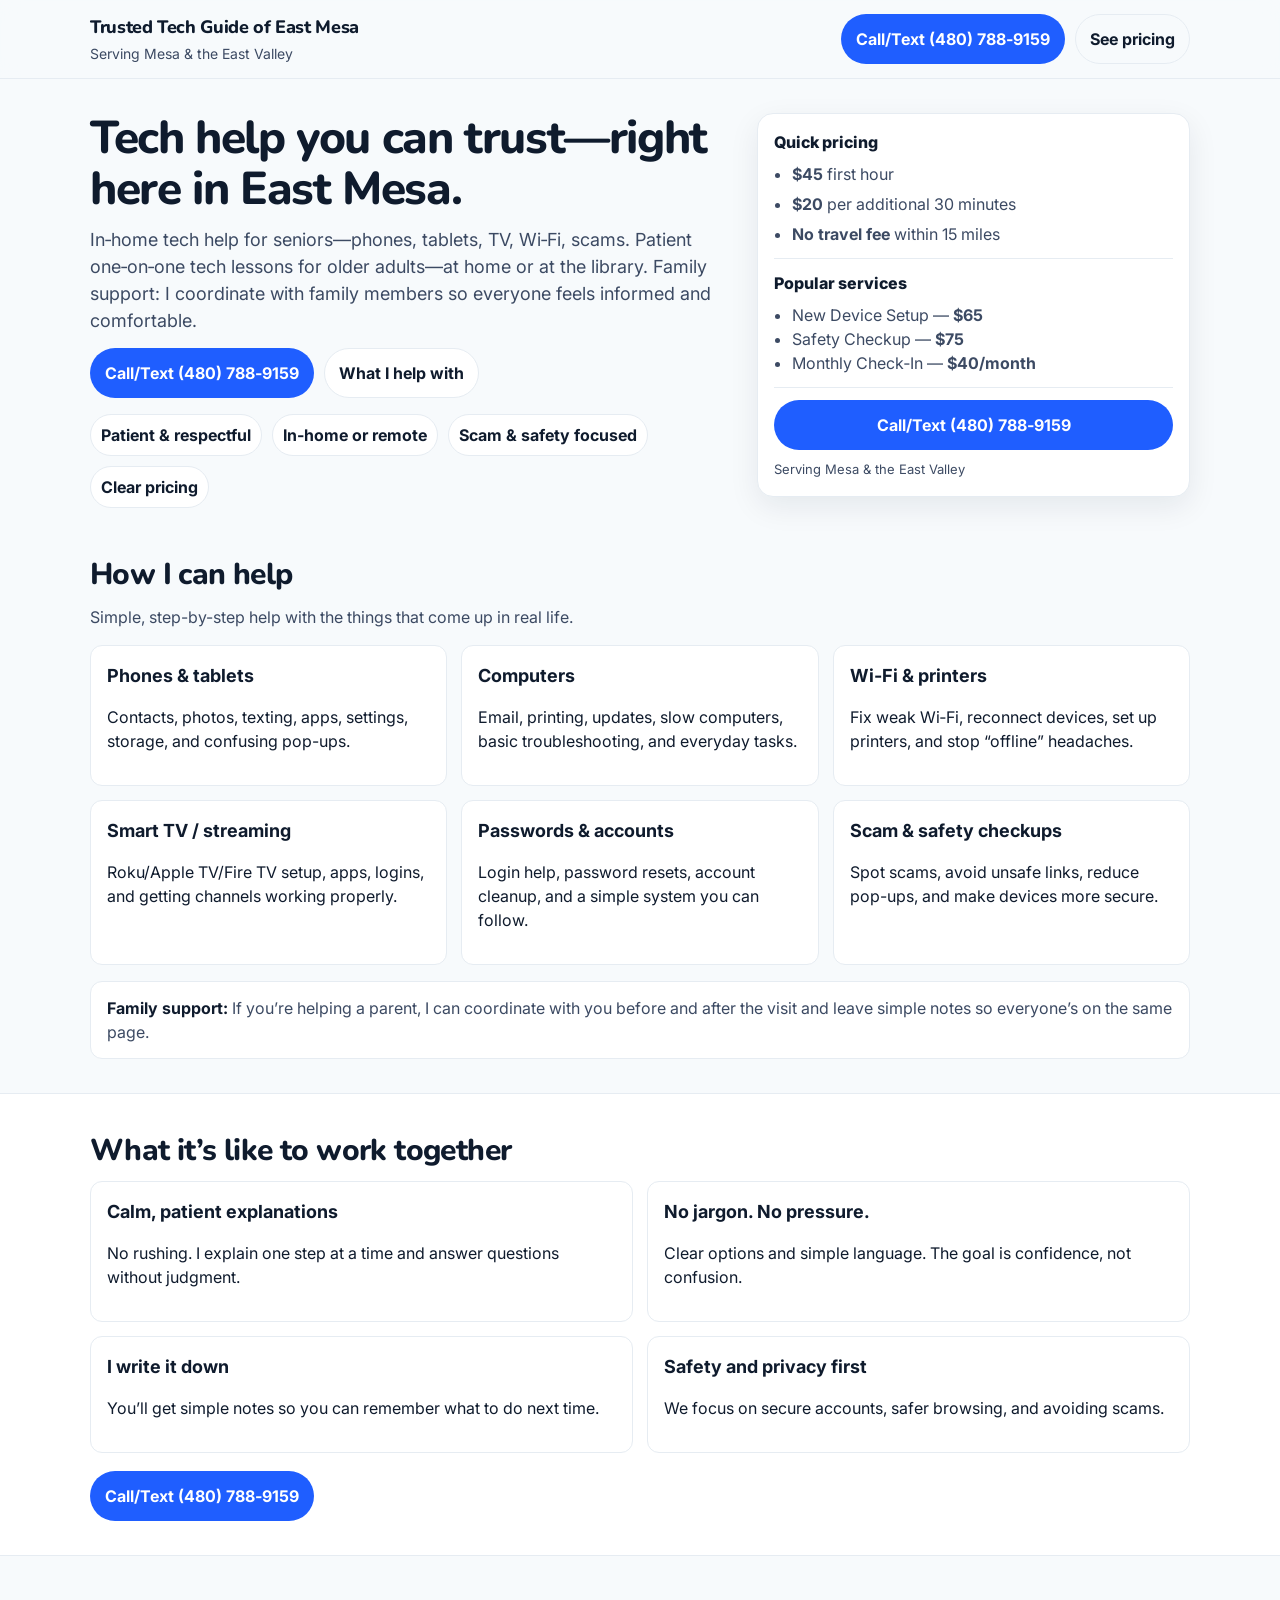
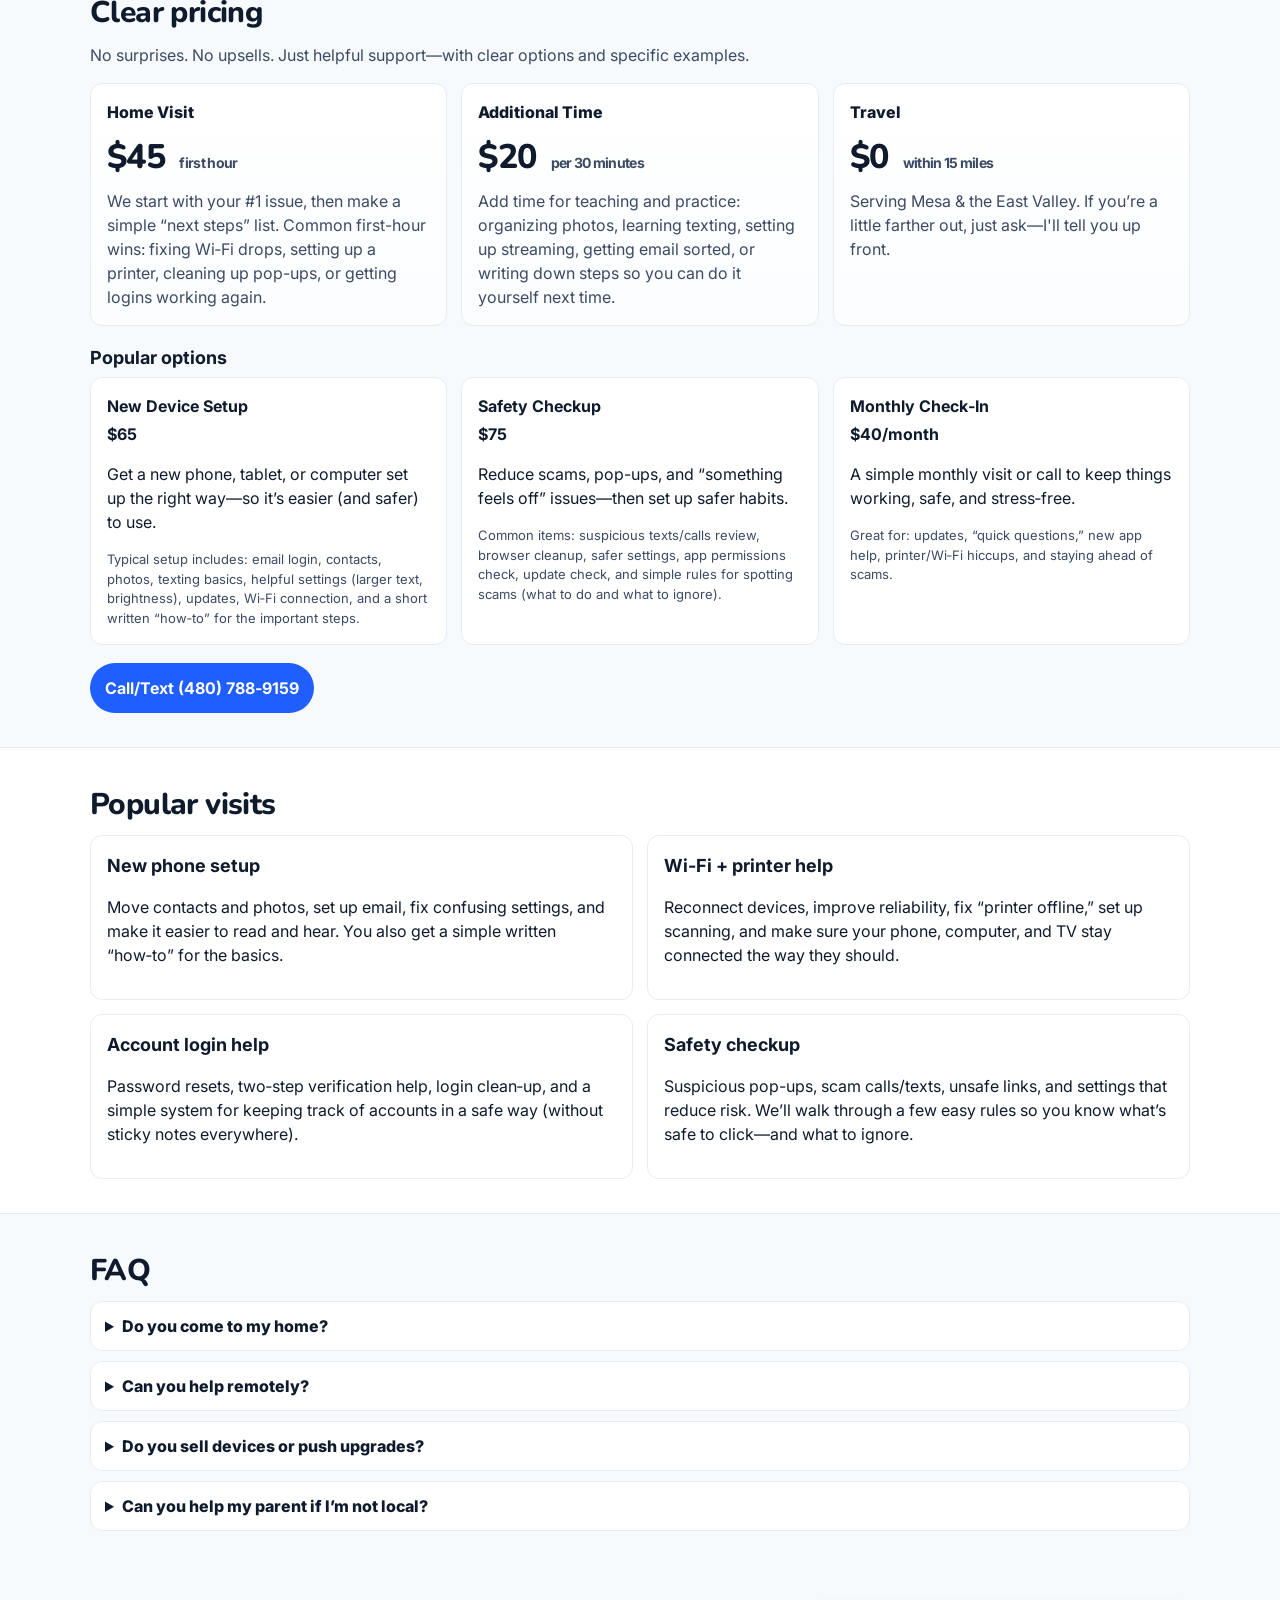
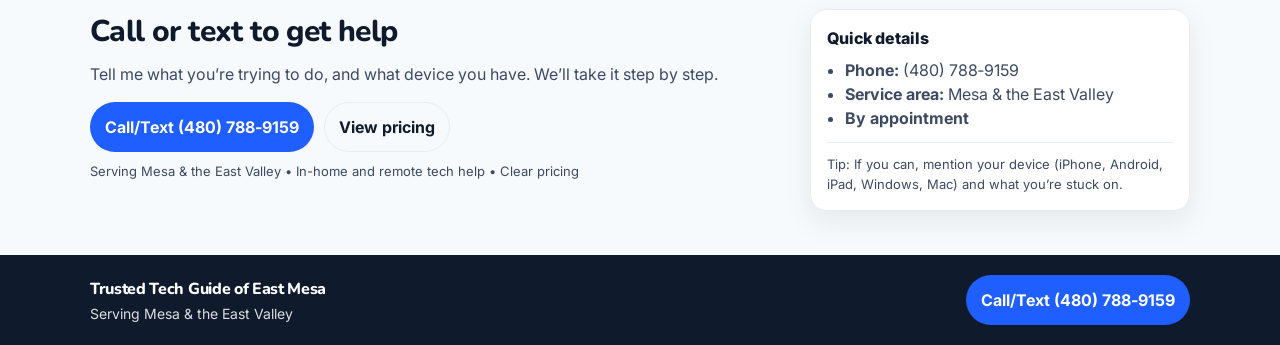
==== site/index.html @ 39c4943d "Remove Mom and Dad phrasing" ====
<!doctype html>
<html lang="en">
  <head>
    <meta charset="utf-8" />
    <meta name="viewport" content="width=device-width, initial-scale=1" />
    <title>Trusted Tech Guide of East Mesa | In-Home & Remote Tech Help</title>
    <meta
      name="description"
      content="Patient, in-home and remote tech help for older adults and families in Mesa & the East Valley. Phones, computers, Wi‑Fi, passwords, scam safety. Call/Text (480) 788‑9159."
    />
    <meta name="theme-color" content="#1F5EFF" />
    <link rel="preconnect" href="https://fonts.googleapis.com" />
    <link rel="preconnect" href="https://fonts.gstatic.com" crossorigin />
    <link
      href="https://fonts.googleapis.com/css2?family=Inter:wght@400;500;600;700&family=Nunito:wght@600;700;800&display=swap"
      rel="stylesheet"
    />
    <link rel="stylesheet" href="./styles.css" />

    <meta property="og:title" content="Trusted Tech Guide of East Mesa" />
    <meta
      property="og:description"
      content="Patient, in-home and remote tech help. Serving Mesa & the East Valley. Call/Text (480) 788‑9159."
    />
    <meta property="og:type" content="website" />

    <script type="application/ld+json">
      {
        "@context": "https://schema.org",
        "@type": "LocalBusiness",
        "name": "Trusted Tech Guide of East Mesa",
        "telephone": "+14807889159",
        "areaServed": ["Mesa, AZ", "East Valley"],
        "priceRange": "$$",
        "slogan": "Serving Mesa & the East Valley",
        "description": "Patient, in-home and remote tech help for older adults and families. Phones, tablets, computers, Wi‑Fi, printers, smart TVs, passwords, online accounts, scam safety.",
        "serviceType": [
          "In-home tech help",
          "Remote tech help",
          "Smartphone help",
          "Computer help",
          "Wi‑Fi and printer help",
          "Password and account help",
          "Scam and safety checkups",
          "New device setup",
          "One-on-one lessons"
        ],
        "address": { "@type": "PostalAddress", "addressLocality": "Mesa", "addressRegion": "AZ", "addressCountry": "US" }
      }
    </script>
  </head>
  <body>
    <a class="skip-link" href="#main">Skip to content</a>

    <header class="site-header">
      <div class="container header-inner">
        <div class="brand">
          <div class="brand-name">Trusted Tech Guide of East Mesa</div>
          <div class="brand-tagline">Serving Mesa &amp; the East Valley</div>
        </div>

        <div class="header-cta">
          <a class="button primary" href="tel:+14807889159">Call/Text (480) 788‑9159</a>
          <a class="button ghost" href="#pricing">See pricing</a>
        </div>
      </div>
    </header>

    <main id="main">
      <section class="hero">
        <div class="container hero-grid">
          <div>
            <h1>Tech help you can trust—right here in East Mesa.</h1>
            <p class="lead">
              In‑home tech help for seniors—phones, tablets, TV, Wi‑Fi, scams. Patient one‑on‑one tech lessons for older
              adults—at home or at the library. Family support: I coordinate with family members so everyone feels
              informed and comfortable.
            </p>
            <div class="hero-actions">
              <a class="button primary" href="tel:+14807889159">Call/Text (480) 788‑9159</a>
              <a class="button secondary" href="#help">What I help with</a>
            </div>
            <div class="trust-points" aria-label="Key benefits">
              <div class="pill">Patient &amp; respectful</div>
              <div class="pill">In-home or remote</div>
              <div class="pill">Scam &amp; safety focused</div>
              <div class="pill">Clear pricing</div>
            </div>
          </div>

          <aside class="hero-card" aria-label="Quick info">
            <div class="card-title">Quick pricing</div>
            <ul class="checklist">
              <li><strong>$45</strong> first hour</li>
              <li><strong>$20</strong> per additional 30 minutes</li>
              <li><strong>No travel fee</strong> within 15 miles</li>
            </ul>
            <div class="divider"></div>
            <div class="card-title">Popular services</div>
            <ul class="list">
              <li>New Device Setup — <strong>$65</strong></li>
              <li>Safety Checkup — <strong>$75</strong></li>
              <li>Monthly Check‑In — <strong>$40/month</strong></li>
            </ul>
            <div class="divider"></div>
            <a class="button primary full" href="tel:+14807889159">Call/Text (480) 788‑9159</a>
            <p class="micro">Serving Mesa &amp; the East Valley</p>
          </aside>
        </div>
      </section>

      <section id="help" class="section">
        <div class="container">
          <h2>How I can help</h2>
          <p class="subhead">Simple, step-by-step help with the things that come up in real life.</p>

          <div class="grid cards">
            <div class="card">
              <h3>Phones &amp; tablets</h3>
              <p>Contacts, photos, texting, apps, settings, storage, and confusing pop-ups.</p>
            </div>
            <div class="card">
              <h3>Computers</h3>
              <p>Email, printing, updates, slow computers, basic troubleshooting, and everyday tasks.</p>
            </div>
            <div class="card">
              <h3>Wi‑Fi &amp; printers</h3>
              <p>Fix weak Wi‑Fi, reconnect devices, set up printers, and stop “offline” headaches.</p>
            </div>
            <div class="card">
              <h3>Smart TV / streaming</h3>
              <p>Roku/Apple TV/Fire TV setup, apps, logins, and getting channels working properly.</p>
            </div>
            <div class="card">
              <h3>Passwords &amp; accounts</h3>
              <p>Login help, password resets, account cleanup, and a simple system you can follow.</p>
            </div>
            <div class="card">
              <h3>Scam &amp; safety checkups</h3>
              <p>Spot scams, avoid unsafe links, reduce pop-ups, and make devices more secure.</p>
            </div>
          </div>

          <div class="family-callout" role="note" aria-label="Family support note">
            <strong>Family support:</strong> If you’re helping a parent, I can coordinate with you before and after the
            visit and leave simple notes so everyone’s on the same page.
          </div>
        </div>
      </section>

      <section class="section alt">
        <div class="container">
          <h2>What it’s like to work together</h2>
          <div class="grid two">
            <div class="card">
              <h3>Calm, patient explanations</h3>
              <p>No rushing. I explain one step at a time and answer questions without judgment.</p>
            </div>
            <div class="card">
              <h3>No jargon. No pressure.</h3>
              <p>Clear options and simple language. The goal is confidence, not confusion.</p>
            </div>
            <div class="card">
              <h3>I write it down</h3>
              <p>You’ll get simple notes so you can remember what to do next time.</p>
            </div>
            <div class="card">
              <h3>Safety and privacy first</h3>
              <p>We focus on secure accounts, safer browsing, and avoiding scams.</p>
            </div>
          </div>
          <div class="section-cta">
            <a class="button primary" href="tel:+14807889159">Call/Text (480) 788‑9159</a>
          </div>
        </div>
      </section>

      <section id="pricing" class="section">
        <div class="container">
          <h2>Clear pricing</h2>
          <p class="subhead">No surprises. No upsells. Just helpful support—with clear options and specific examples.</p>

          <div class="grid three">
            <div class="price-card">
              <div class="price-title">Home Visit</div>
              <div class="price-amount">$45 <span>first hour</span></div>
              <p class="price-note">
                We start with your #1 issue, then make a simple “next steps” list. Common first-hour wins:
                fixing Wi‑Fi drops, setting up a printer, cleaning up pop-ups, or getting logins working again.
              </p>
            </div>
            <div class="price-card">
              <div class="price-title">Additional Time</div>
              <div class="price-amount">$20 <span>per 30 minutes</span></div>
              <p class="price-note">
                Add time for teaching and practice: organizing photos, learning texting, setting up streaming,
                getting email sorted, or writing down steps so you can do it yourself next time.
              </p>
            </div>
            <div class="price-card">
              <div class="price-title">Travel</div>
              <div class="price-amount">$0 <span>within 15 miles</span></div>
              <p class="price-note">
                Serving Mesa &amp; the East Valley. If you’re a little farther out, just ask—I'll tell you up front.
              </p>
            </div>
          </div>

          <h3 class="mt">Popular options</h3>
          <div class="grid three">
            <div class="card">
              <h4>New Device Setup</h4>
              <p class="price-inline"><strong>$65</strong></p>
              <p>
                Get a new phone, tablet, or computer set up the right way—so it’s easier (and safer) to use.
              </p>
              <p class="micro">
                Typical setup includes: email login, contacts, photos, texting basics, helpful settings (larger text,
                brightness), updates, Wi‑Fi connection, and a short written “how‑to” for the important steps.
              </p>
            </div>
            <div class="card">
              <h4>Safety Checkup</h4>
              <p class="price-inline"><strong>$75</strong></p>
              <p>Reduce scams, pop-ups, and “something feels off” issues—then set up safer habits.</p>
              <p class="micro">
                Common items: suspicious texts/calls review, browser cleanup, safer settings, app permissions check,
                update check, and simple rules for spotting scams (what to do and what to ignore).
              </p>
            </div>
            <div class="card">
              <h4>Monthly Check‑In</h4>
              <p class="price-inline"><strong>$40/month</strong></p>
              <p>A simple monthly visit or call to keep things working, safe, and stress‑free.</p>
              <p class="micro">
                Great for: updates, “quick questions,” new app help, printer/Wi‑Fi hiccups, and staying ahead of scams.
              </p>
            </div>
          </div>

          <div class="section-cta">
            <a class="button primary" href="tel:+14807889159">Call/Text (480) 788‑9159</a>
          </div>
        </div>
      </section>

      <section class="section alt">
        <div class="container">
          <h2>Popular visits</h2>
          <div class="grid two">
            <div class="card">
              <h3>New phone setup</h3>
              <p>
                Move contacts and photos, set up email, fix confusing settings, and make it easier to read and hear.
                You also get a simple written “how‑to” for the basics.
              </p>
            </div>
            <div class="card">
              <h3>Wi‑Fi + printer help</h3>
              <p>
                Reconnect devices, improve reliability, fix “printer offline,” set up scanning, and make sure your phone,
                computer, and TV stay connected the way they should.
              </p>
            </div>
            <div class="card">
              <h3>Account login help</h3>
              <p>
                Password resets, two‑step verification help, login clean‑up, and a simple system for keeping track of
                accounts in a safe way (without sticky notes everywhere).
              </p>
            </div>
            <div class="card">
              <h3>Safety checkup</h3>
              <p>
                Suspicious pop-ups, scam calls/texts, unsafe links, and settings that reduce risk. We’ll walk through a
                few easy rules so you know what’s safe to click—and what to ignore.
              </p>
            </div>
          </div>
        </div>
      </section>

      <section id="faq" class="section">
        <div class="container">
          <h2>FAQ</h2>
          <div class="faq">
            <details>
              <summary>Do you come to my home?</summary>
              <div class="faq-body">Yes. I offer in-home help and also remote help when it makes sense.</div>
            </details>
            <details>
              <summary>Can you help remotely?</summary>
              <div class="faq-body">Yes. For many issues, remote help can be a fast and easy option.</div>
            </details>
            <details>
              <summary>Do you sell devices or push upgrades?</summary>
              <div class="faq-body">No. No pressure—just help. I’ll explain your options clearly.</div>
            </details>
            <details>
              <summary>Can you help my parent if I’m not local?</summary>
              <div class="faq-body">Yes. Many adult children hire me for a parent and I can keep you updated.</div>
            </details>
          </div>
        </div>
      </section>

      <section id="contact" class="section contact">
        <div class="container contact-inner">
          <div>
            <h2>Call or text to get help</h2>
            <p class="subhead">Tell me what you’re trying to do, and what device you have. We’ll take it step by step.</p>
            <div class="contact-actions">
              <a class="button primary" href="tel:+14807889159">Call/Text (480) 788‑9159</a>
              <a class="button ghost" href="#pricing">View pricing</a>
            </div>
            <p class="micro">
              Serving Mesa &amp; the East Valley • In-home and remote tech help • Clear pricing
            </p>
          </div>
          <div class="contact-card" aria-label="Quick contact">
            <div class="card-title">Quick details</div>
            <ul class="list">
              <li><strong>Phone:</strong> (480) 788‑9159</li>
              <li><strong>Service area:</strong> Mesa &amp; the East Valley</li>
              <li><strong>By appointment</strong></li>
            </ul>
            <div class="divider"></div>
            <p class="micro">
              Tip: If you can, mention your device (iPhone, Android, iPad, Windows, Mac) and what you’re stuck on.
            </p>
          </div>
        </div>
      </section>
    </main>

    <footer class="site-footer">
      <div class="container footer-inner">
        <div>
          <div class="footer-name">Trusted Tech Guide of East Mesa</div>
          <div class="footer-tagline">Serving Mesa &amp; the East Valley</div>
        </div>
        <div class="footer-cta">
          <a class="button primary" href="tel:+14807889159">Call/Text (480) 788‑9159</a>
        </div>
      </div>
    </footer>
  </body>
</html>
---- site/styles.css ----
:root {
  /* Palette A — “Trust Blue + Warm Support” */
  --primary: #1f5eff;
  --primary-dark: #1146d6;
  --text: #0f1b2d;
  --muted: #3c4a63;
  --accent: #ffb15c;
  --bg: #f7fafc;
  --card: #ffffff;
  --border: #e6ecf2;
  --shadow: 0 10px 30px rgba(15, 27, 45, 0.08);
  --radius: 16px;
  --radius-sm: 12px;
}

* {
  box-sizing: border-box;
}

html,
body {
  height: 100%;
}

body {
  margin: 0;
  font-family: Inter, system-ui, -apple-system, Segoe UI, Roboto, Arial, sans-serif;
  color: var(--text);
  background: var(--bg);
  line-height: 1.5;
}

img {
  max-width: 100%;
}

.container {
  width: min(1100px, calc(100% - 32px));
  margin: 0 auto;
}

.skip-link {
  position: absolute;
  left: -999px;
  top: 10px;
  background: #fff;
  color: #000;
  padding: 10px 12px;
  border-radius: 10px;
  border: 2px solid var(--primary);
  z-index: 1000;
}
.skip-link:focus {
  left: 16px;
}

.site-header {
  position: sticky;
  top: 0;
  background: rgba(247, 250, 252, 0.9);
  backdrop-filter: blur(10px);
  border-bottom: 1px solid var(--border);
  z-index: 10;
}

.header-inner {
  padding: 14px 0;
  display: flex;
  gap: 16px;
  align-items: center;
  justify-content: space-between;
  flex-wrap: wrap;
}

.brand-name {
  font-family: Nunito, Inter, system-ui, sans-serif;
  font-weight: 800;
  letter-spacing: -0.02em;
  font-size: 18px;
}

.brand-tagline {
  color: var(--muted);
  font-size: 14px;
  margin-top: 2px;
}

.header-cta {
  display: flex;
  gap: 10px;
  flex-wrap: wrap;
}

.button {
  display: inline-flex;
  align-items: center;
  justify-content: center;
  gap: 10px;
  padding: 12px 14px;
  border-radius: 999px;
  border: 1px solid transparent;
  text-decoration: none;
  font-weight: 700;
  color: var(--text);
  background: #fff;
  box-shadow: none;
  transition: transform 120ms ease, background 120ms ease, border-color 120ms ease;
}
.button:hover {
  transform: translateY(-1px);
}
.button:active {
  transform: translateY(0px);
}
.button.primary {
  background: var(--primary);
  color: #fff;
}
.button.primary:hover {
  background: var(--primary-dark);
}
.button.secondary {
  background: #fff;
  border-color: var(--border);
}
.button.ghost {
  background: transparent;
  border-color: var(--border);
}
.button.full {
  width: 100%;
}

.hero {
  padding: 34px 0 10px;
}

.hero-grid {
  display: grid;
  grid-template-columns: 1.2fr 0.8fr;
  gap: 18px;
  align-items: start;
}

h1 {
  font-family: Nunito, Inter, system-ui, sans-serif;
  font-weight: 800;
  letter-spacing: -0.03em;
  line-height: 1.1;
  margin: 0 0 12px;
  font-size: clamp(30px, 4vw, 46px);
}

h2 {
  font-family: Nunito, Inter, system-ui, sans-serif;
  font-weight: 800;
  letter-spacing: -0.02em;
  margin: 0 0 8px;
  font-size: clamp(22px, 2.4vw, 30px);
}

h3 {
  margin: 0 0 6px;
  font-size: 18px;
}

h4 {
  margin: 0 0 4px;
  font-size: 16px;
}

.lead {
  margin: 0 0 14px;
  color: var(--muted);
  font-size: 18px;
  max-width: 62ch;
}

.hero-actions {
  display: flex;
  gap: 10px;
  flex-wrap: wrap;
  margin: 12px 0 16px;
}

.trust-points {
  display: flex;
  flex-wrap: wrap;
  gap: 10px;
  margin-top: 6px;
}

.pill {
  background: #fff;
  border: 1px solid var(--border);
  border-radius: 999px;
  padding: 8px 10px;
  font-weight: 700;
  color: var(--text);
}

.hero-card {
  background: var(--card);
  border: 1px solid var(--border);
  border-radius: var(--radius);
  padding: 16px;
  box-shadow: var(--shadow);
}

.card-title {
  font-weight: 800;
  margin-bottom: 8px;
}

.divider {
  height: 1px;
  background: var(--border);
  margin: 12px 0;
}

.checklist,
.list {
  margin: 0;
  padding-left: 18px;
  color: var(--muted);
}

.checklist li {
  margin: 6px 0;
}

.micro {
  margin: 10px 0 0;
  color: var(--muted);
  font-size: 13px;
}

.section {
  padding: 34px 0;
}

.family-callout {
  margin-top: 16px;
  background: #ffffff;
  border: 1px solid var(--border);
  border-radius: var(--radius-sm);
  padding: 14px 16px;
  color: var(--muted);
}
.family-callout strong {
  color: var(--text);
}

.section.alt {
  background: #ffffff;
  border-top: 1px solid var(--border);
  border-bottom: 1px solid var(--border);
}

.subhead {
  margin: 0 0 16px;
  color: var(--muted);
  font-size: 16px;
  max-width: 70ch;
}

.grid {
  display: grid;
  gap: 14px;
}

.grid.cards {
  grid-template-columns: repeat(3, minmax(0, 1fr));
}

.grid.two {
  grid-template-columns: repeat(2, minmax(0, 1fr));
}

.grid.three {
  grid-template-columns: repeat(3, minmax(0, 1fr));
}

.card {
  background: var(--card);
  border: 1px solid var(--border);
  border-radius: var(--radius-sm);
  padding: 16px;
}

.price-card {
  background: linear-gradient(180deg, #ffffff, #fbfdff);
  border: 1px solid var(--border);
  border-radius: var(--radius-sm);
  padding: 16px;
}

.price-title {
  font-weight: 800;
  color: var(--text);
  margin-bottom: 8px;
}

.price-amount {
  font-family: Nunito, Inter, system-ui, sans-serif;
  font-weight: 800;
  font-size: 34px;
  letter-spacing: -0.02em;
  margin-bottom: 6px;
}

.price-amount span {
  font-family: Inter, system-ui, sans-serif;
  font-weight: 700;
  font-size: 14px;
  color: var(--muted);
  margin-left: 6px;
}

.price-note {
  margin: 0;
  color: var(--muted);
}

.price-inline {
  margin: 4px 0 8px;
}

.mt {
  margin-top: 18px;
}

.section-cta {
  margin-top: 18px;
}

.faq details {
  background: var(--card);
  border: 1px solid var(--border);
  border-radius: var(--radius-sm);
  padding: 12px 14px;
  margin-bottom: 10px;
}

.faq summary {
  cursor: pointer;
  font-weight: 800;
}

.faq-body {
  color: var(--muted);
  margin-top: 10px;
}

.contact {
  padding-bottom: 44px;
}

.contact-inner {
  display: grid;
  grid-template-columns: 1.3fr 0.7fr;
  gap: 14px;
  align-items: start;
}

.contact-actions {
  display: flex;
  gap: 10px;
  flex-wrap: wrap;
  margin-top: 10px;
}

.contact-card {
  background: #ffffff;
  border: 1px solid var(--border);
  border-radius: var(--radius);
  padding: 16px;
  box-shadow: var(--shadow);
}

.site-footer {
  background: #0f1b2d;
  color: #ffffff;
  padding: 20px 0;
}

.footer-inner {
  display: flex;
  gap: 12px;
  align-items: center;
  justify-content: space-between;
  flex-wrap: wrap;
}

.footer-name {
  font-family: Nunito, Inter, system-ui, sans-serif;
  font-weight: 800;
  letter-spacing: -0.02em;
}

.footer-tagline {
  opacity: 0.85;
  font-size: 14px;
  margin-top: 2px;
}

@media (max-width: 900px) {
  .hero-grid {
    grid-template-columns: 1fr;
  }
  .grid.cards {
    grid-template-columns: repeat(2, minmax(0, 1fr));
  }
  .contact-inner {
    grid-template-columns: 1fr;
  }
}

@media (max-width: 600px) {
  .grid.cards,
  .grid.two,
  .grid.three {
    grid-template-columns: 1fr;
  }
  .button {
    width: 100%;
  }
  .header-cta {
    width: 100%;
  }
}
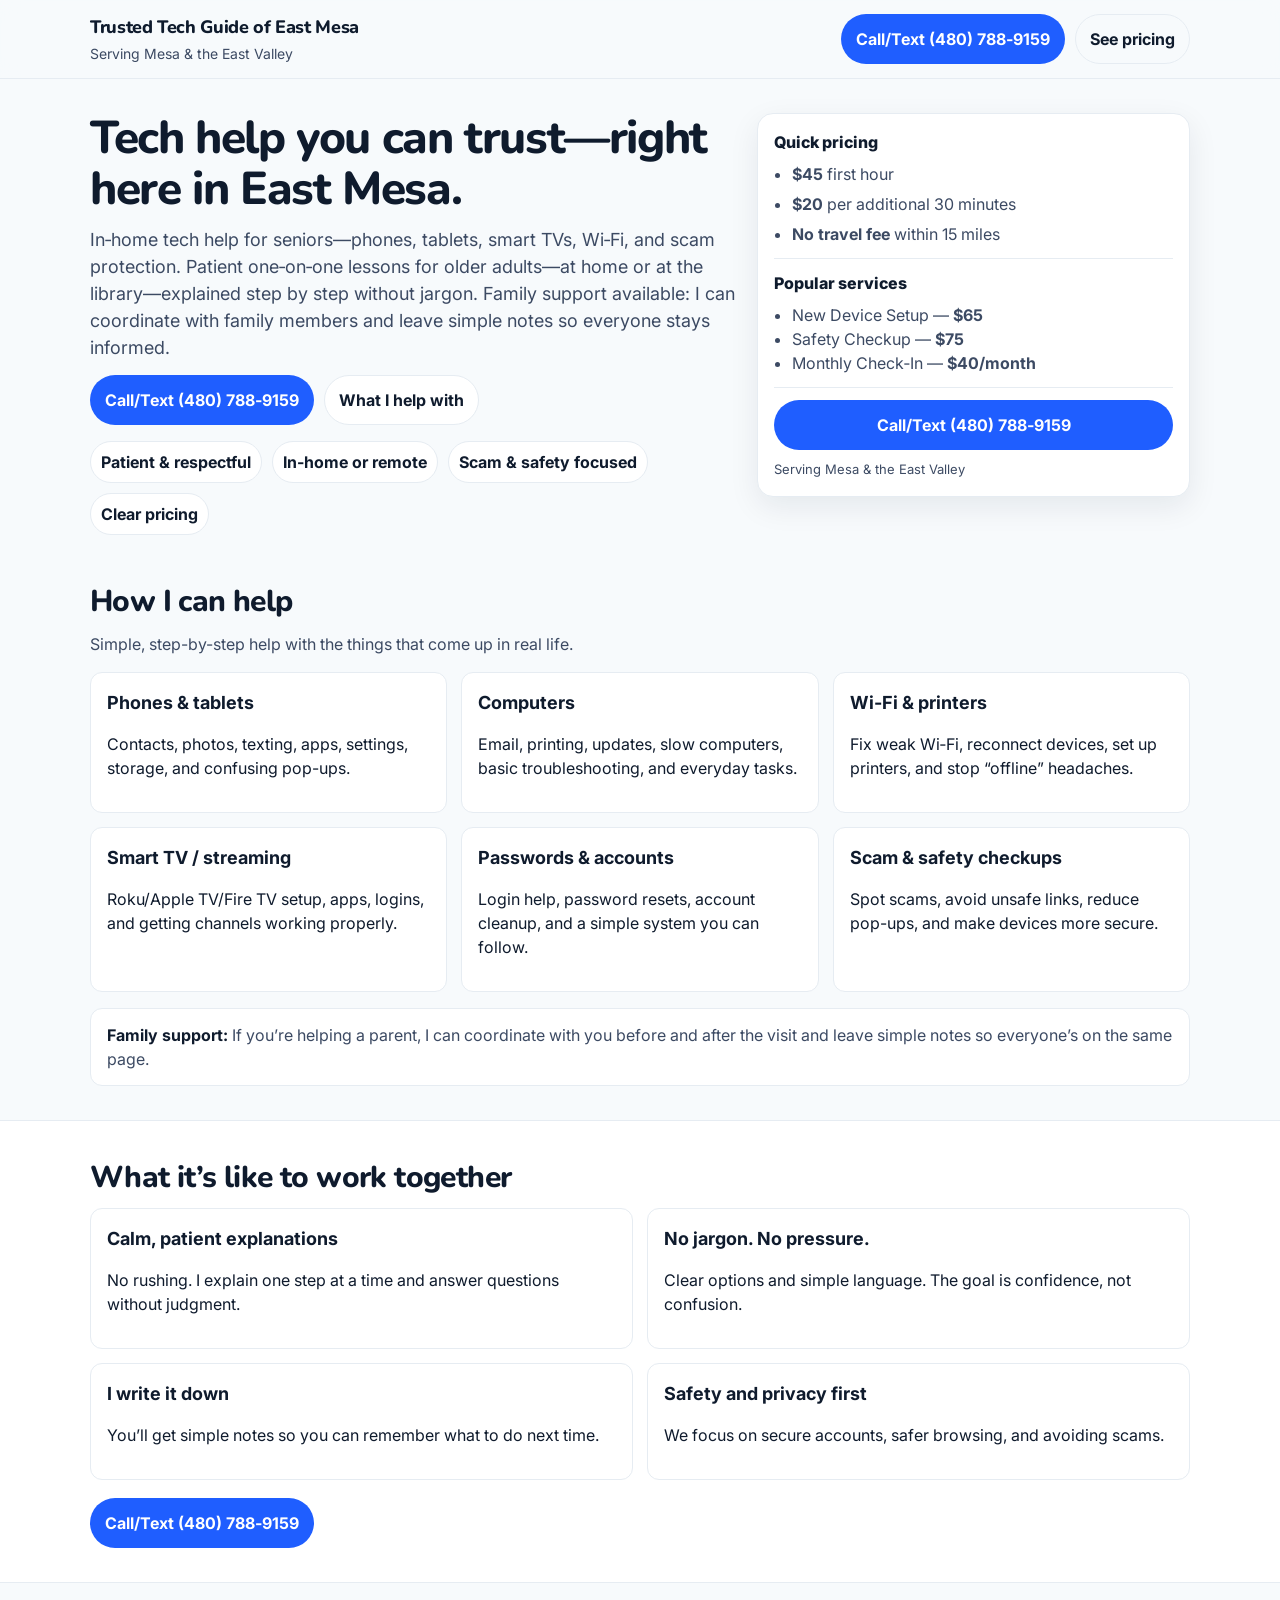
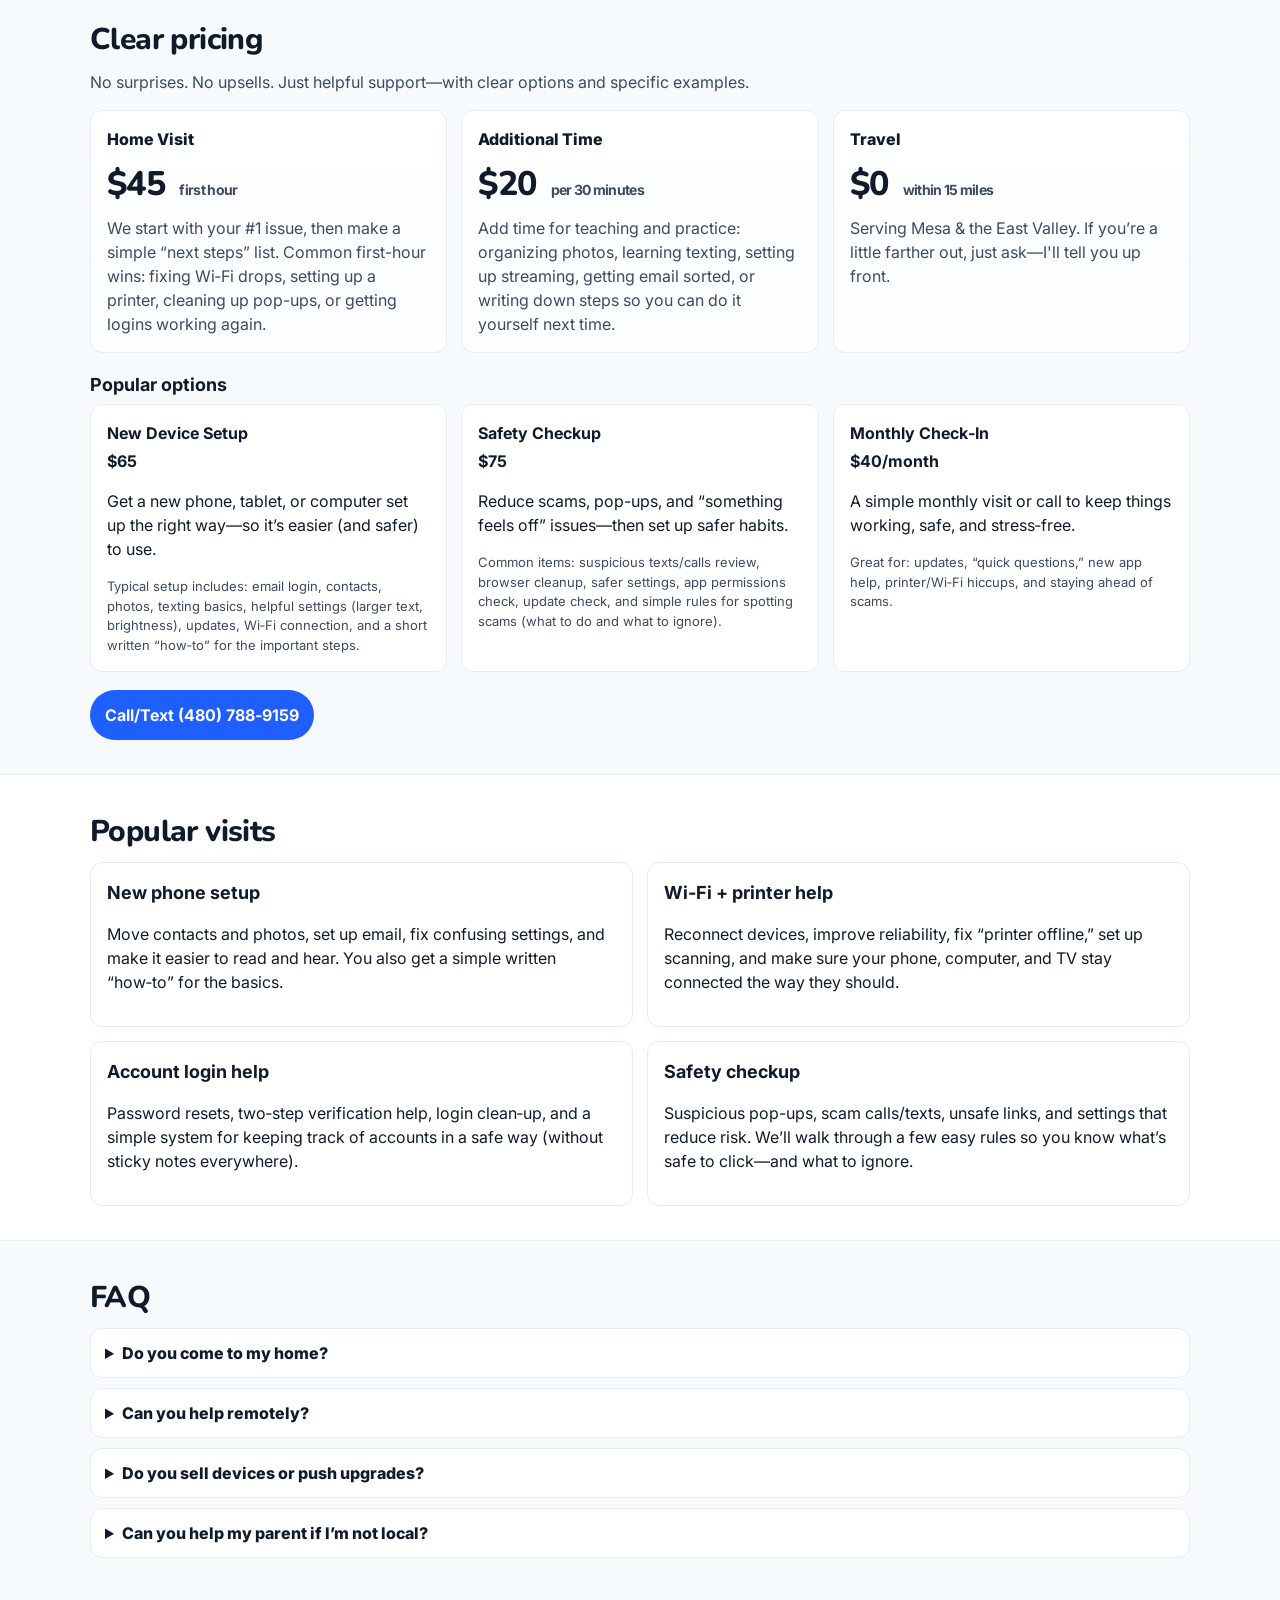
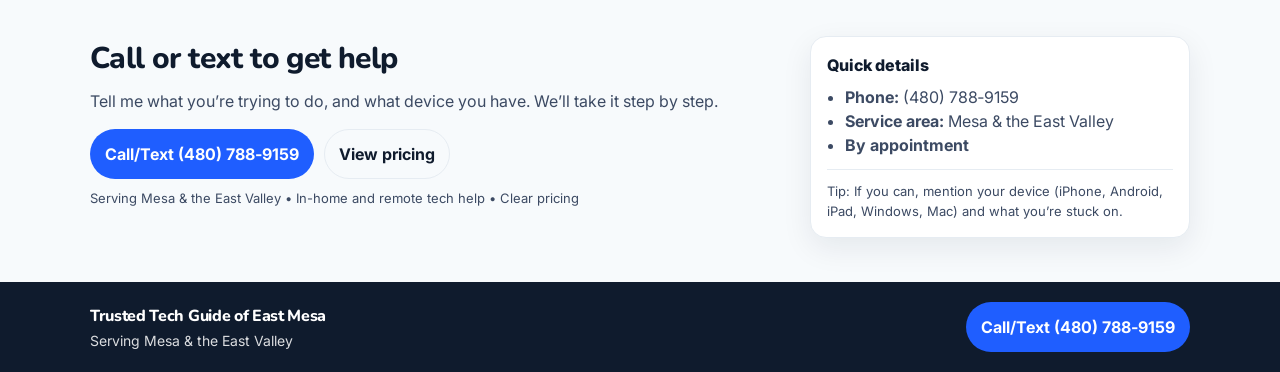
==== commit 980a8f16: "Rewrite hero paragraph" ====
--- a/site/index.html
+++ b/site/index.html
@@ -72,9 +72,9 @@
           <div>
             <h1>Tech help you can trust—right here in East Mesa.</h1>
             <p class="lead">
-              In‑home tech help for seniors—phones, tablets, TV, Wi‑Fi, scams. Patient one‑on‑one tech lessons for older
-              adults—at home or at the library. Family support: I coordinate with family members so everyone feels
-              informed and comfortable.
+              In‑home tech help for seniors—phones, tablets, smart TVs, Wi‑Fi, and scam protection. Patient one‑on‑one
+              lessons for older adults—at home or at the library—explained step by step without jargon. Family support
+              available: I can coordinate with family members and leave simple notes so everyone stays informed.
             </p>
             <div class="hero-actions">
               <a class="button primary" href="tel:+14807889159">Call/Text (480) 788‑9159</a>
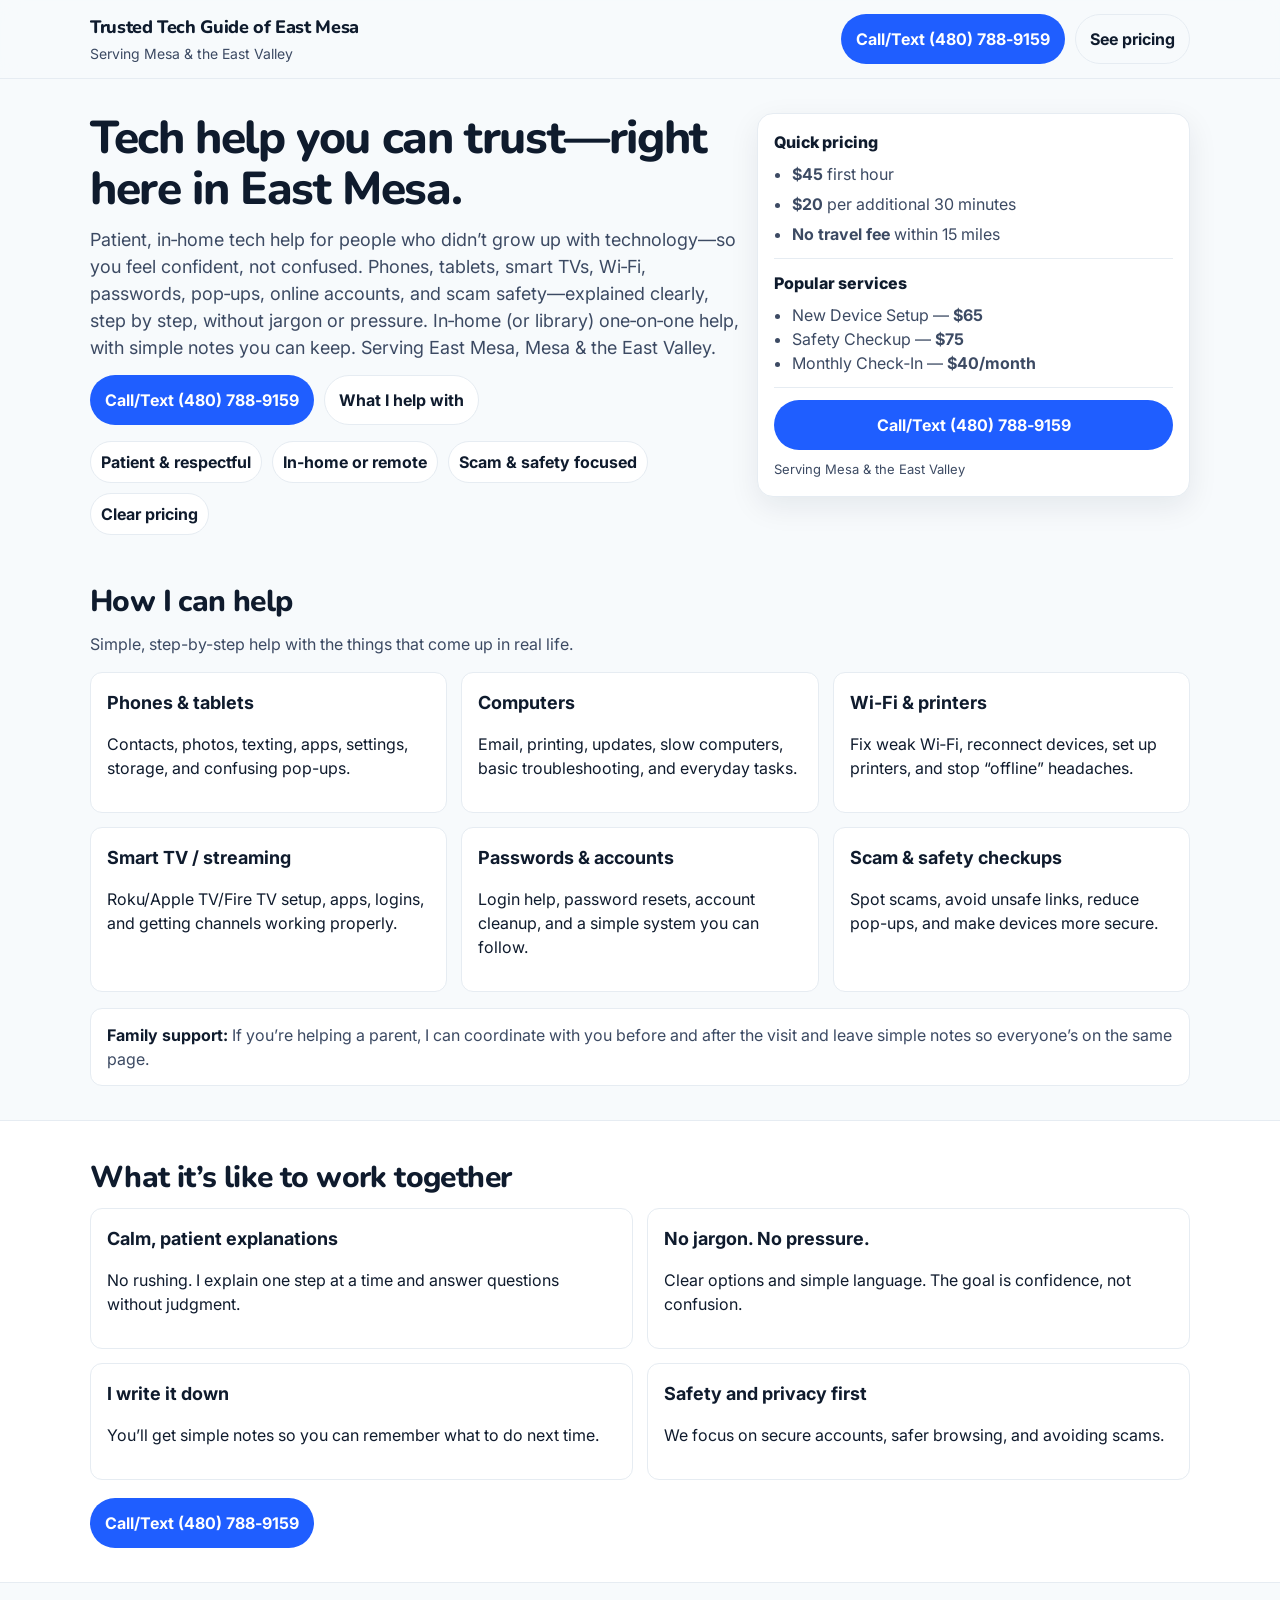
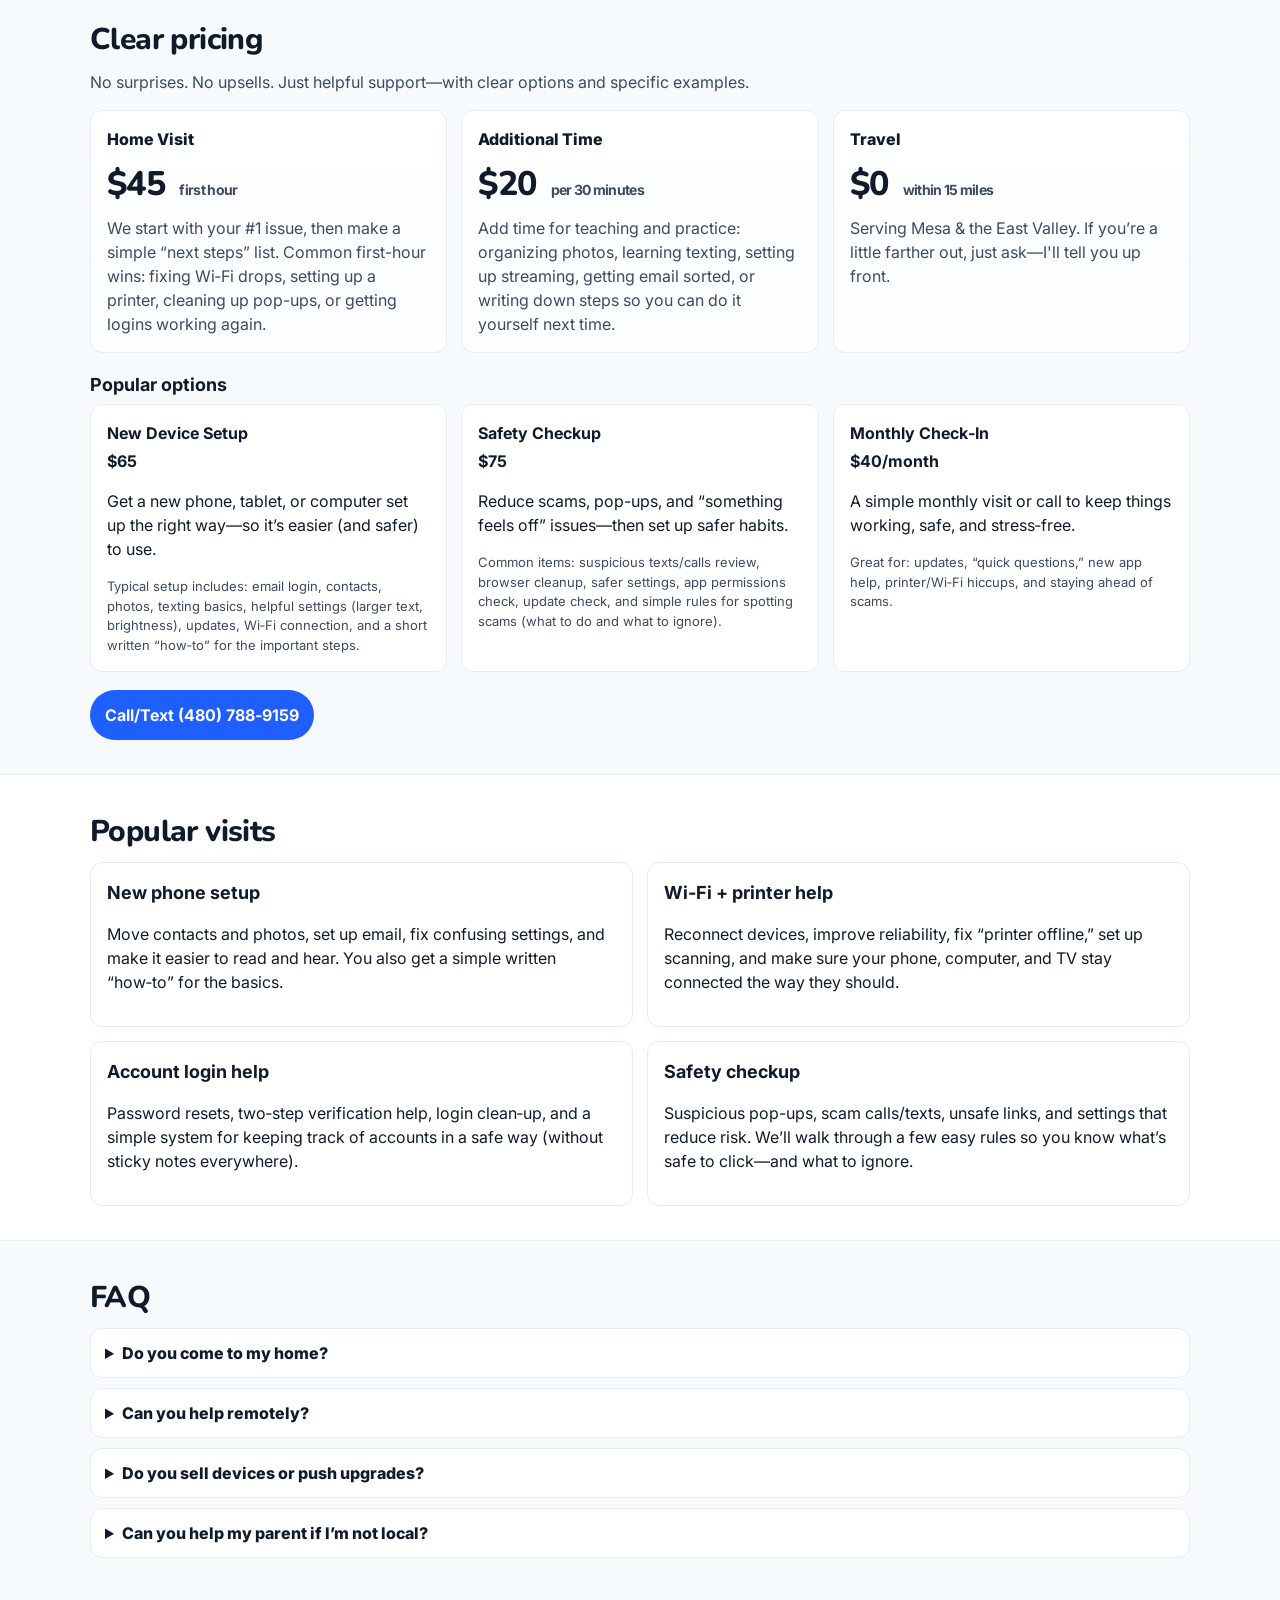
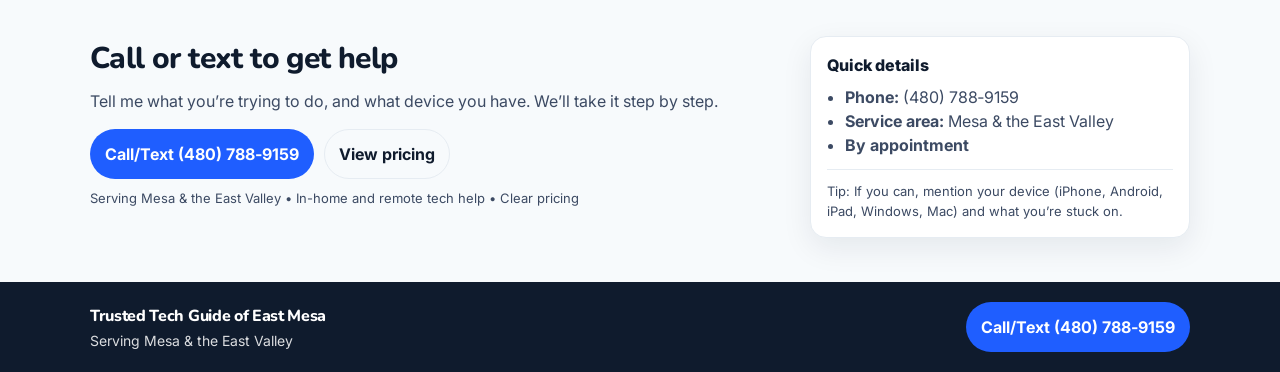
==== commit d6373964: "Combine hero paragraph" ====
--- a/site/index.html
+++ b/site/index.html
@@ -72,9 +72,10 @@
           <div>
             <h1>Tech help you can trust—right here in East Mesa.</h1>
             <p class="lead">
-              In‑home tech help for seniors—phones, tablets, smart TVs, Wi‑Fi, and scam protection. Patient one‑on‑one
-              lessons for older adults—at home or at the library—explained step by step without jargon. Family support
-              available: I can coordinate with family members and leave simple notes so everyone stays informed.
+              Patient, in‑home tech help for people who didn’t grow up with technology—so you feel confident, not
+              confused. Phones, tablets, smart TVs, Wi‑Fi, passwords, pop‑ups, online accounts, and scam safety—explained
+              clearly, step by step, without jargon or pressure. In‑home (or library) one‑on‑one help, with simple notes
+              you can keep. Serving East Mesa, Mesa &amp; the East Valley.
             </p>
             <div class="hero-actions">
               <a class="button primary" href="tel:+14807889159">Call/Text (480) 788‑9159</a>
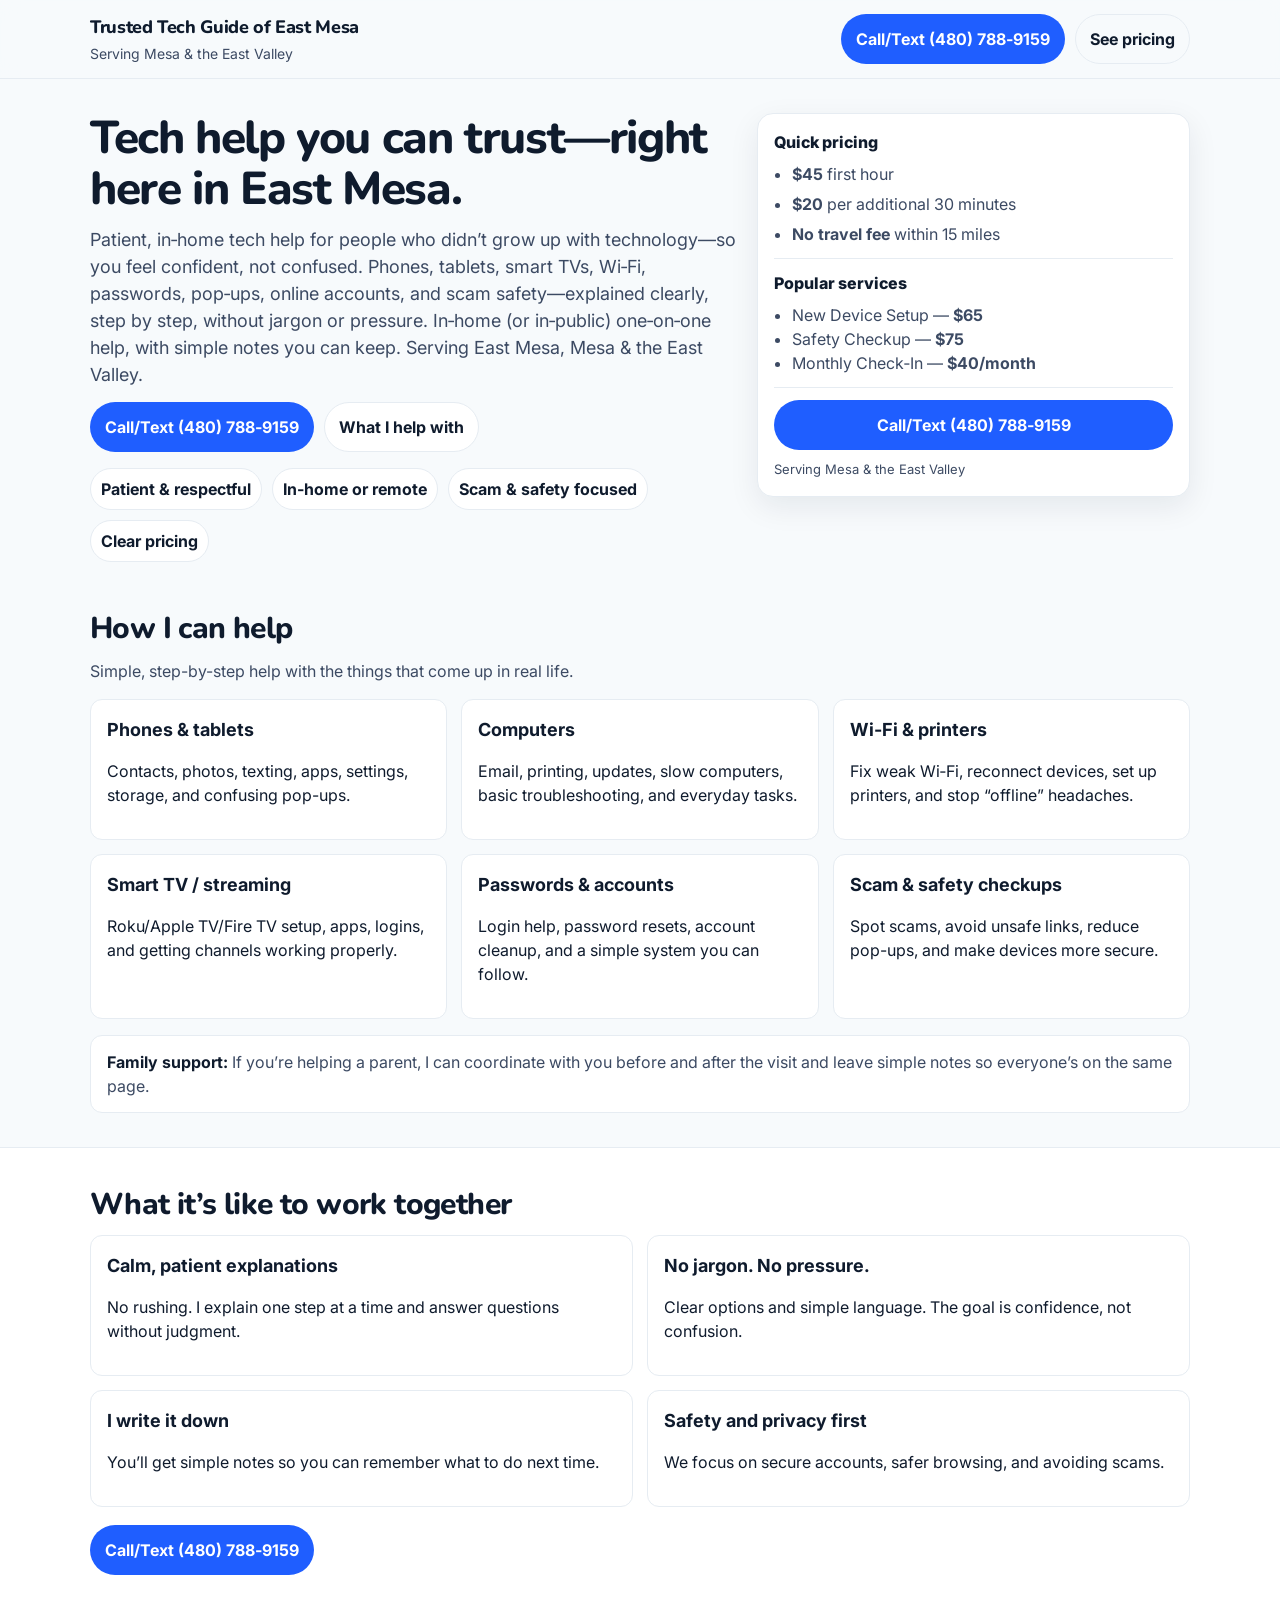
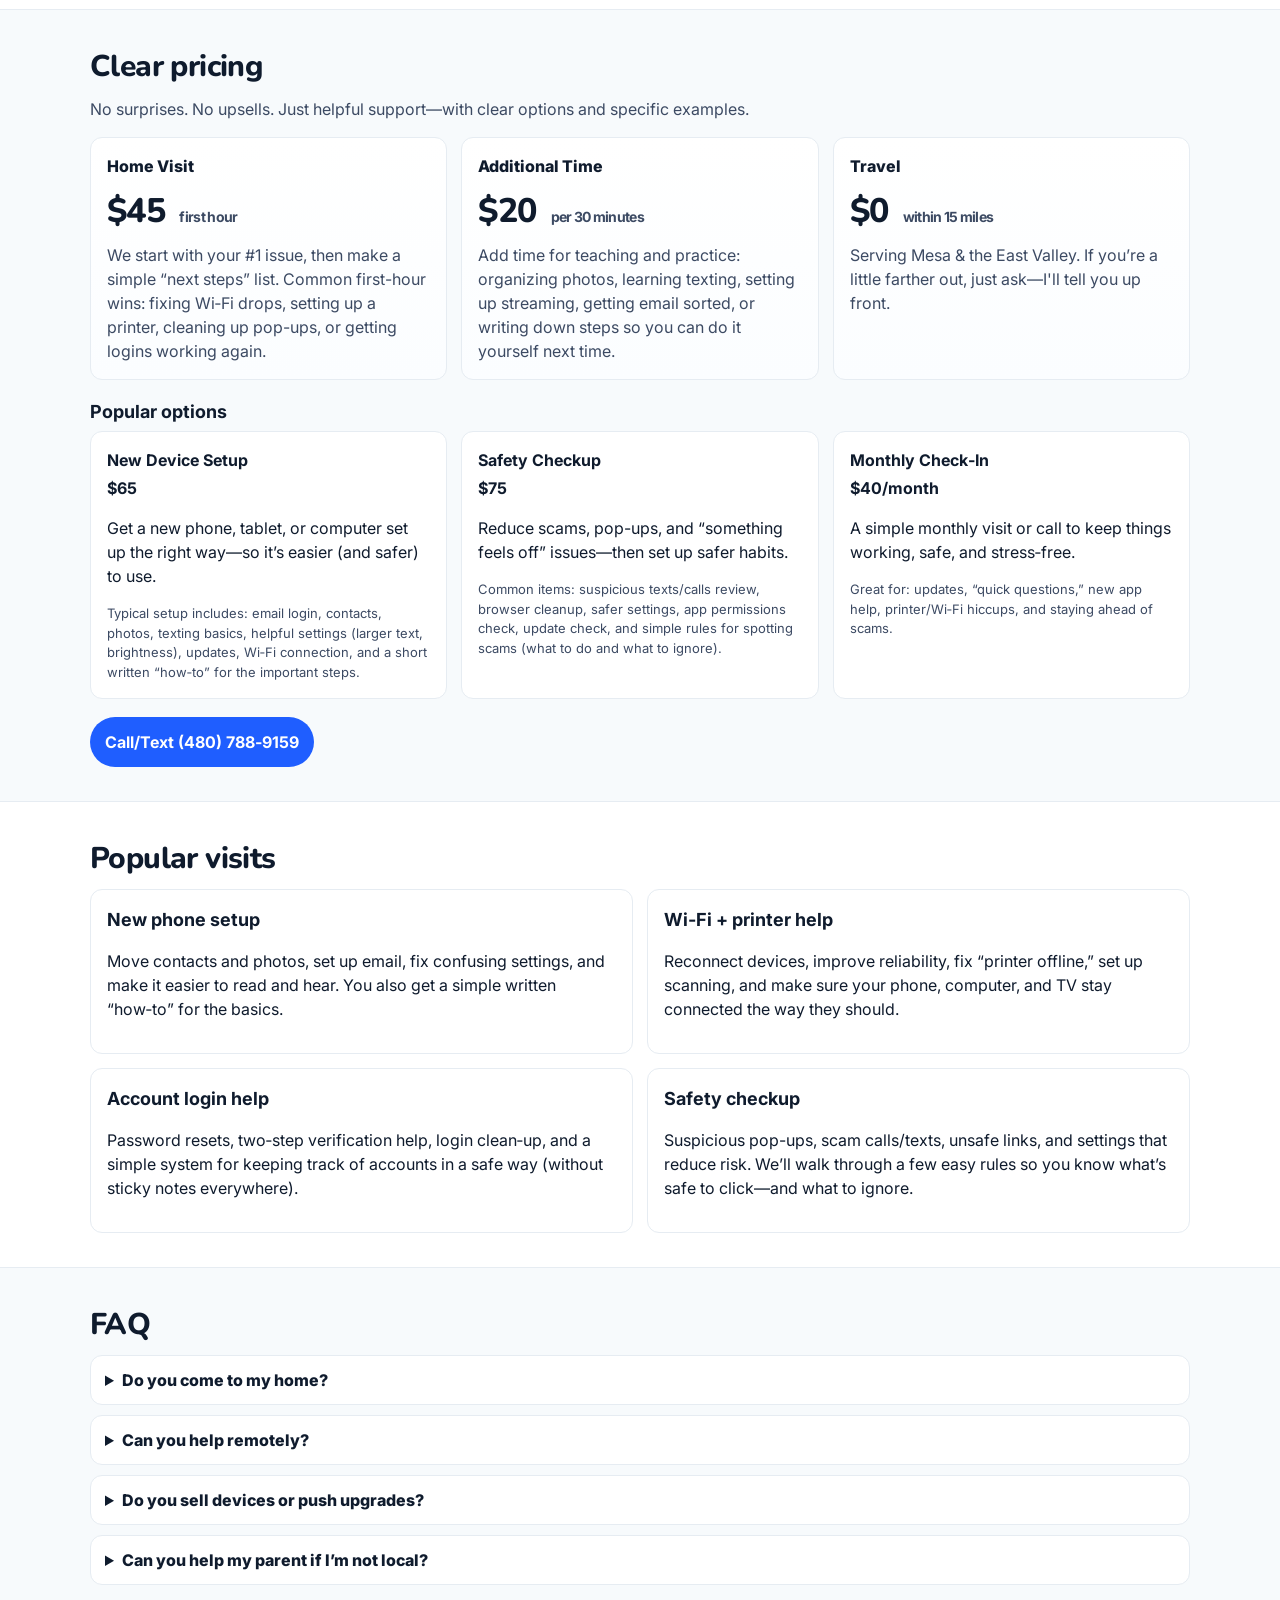
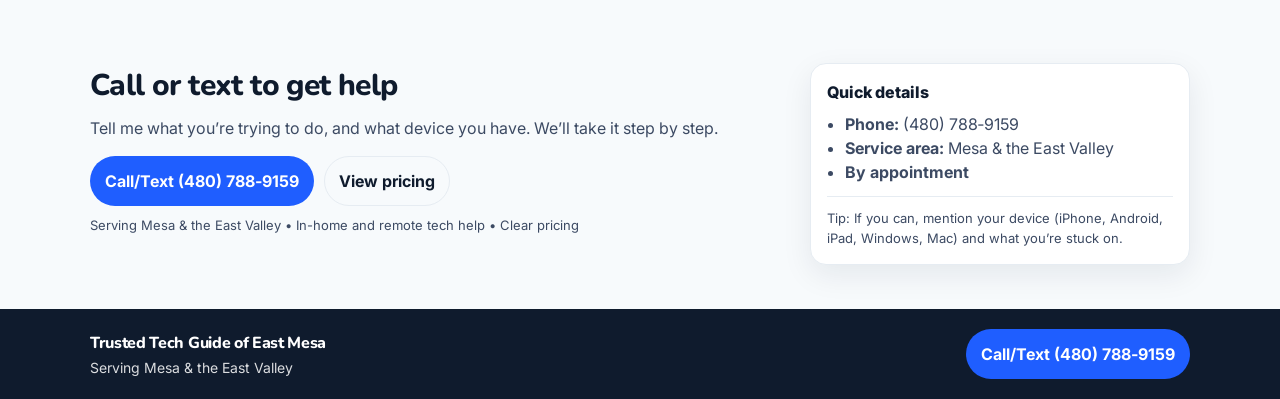
==== commit 2ed91f7a: "Change library wording to in-public" ====
--- a/site/index.html
+++ b/site/index.html
@@ -74,7 +74,7 @@
             <p class="lead">
               Patient, in‑home tech help for people who didn’t grow up with technology—so you feel confident, not
               confused. Phones, tablets, smart TVs, Wi‑Fi, passwords, pop‑ups, online accounts, and scam safety—explained
-              clearly, step by step, without jargon or pressure. In‑home (or library) one‑on‑one help, with simple notes
+              clearly, step by step, without jargon or pressure. In‑home (or in‑public) one‑on‑one help, with simple notes
               you can keep. Serving East Mesa, Mesa &amp; the East Valley.
             </p>
             <div class="hero-actions">
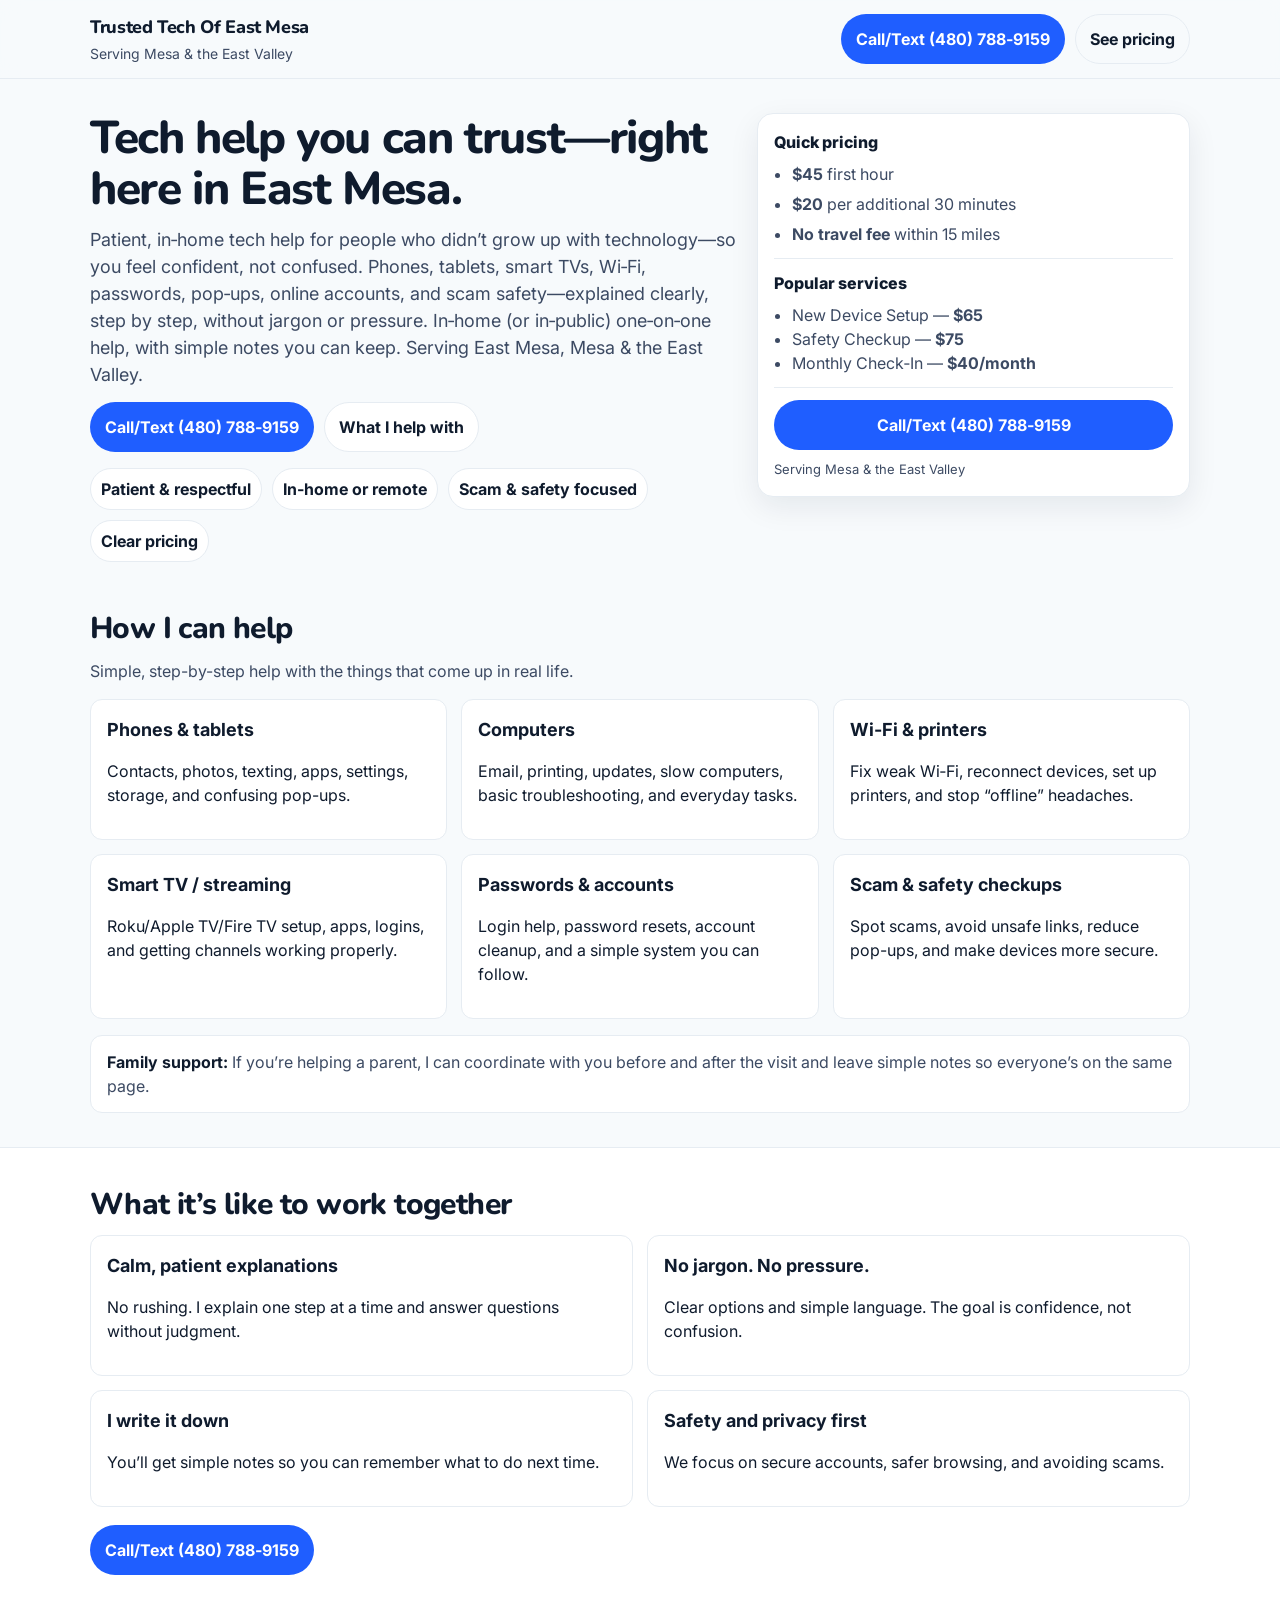
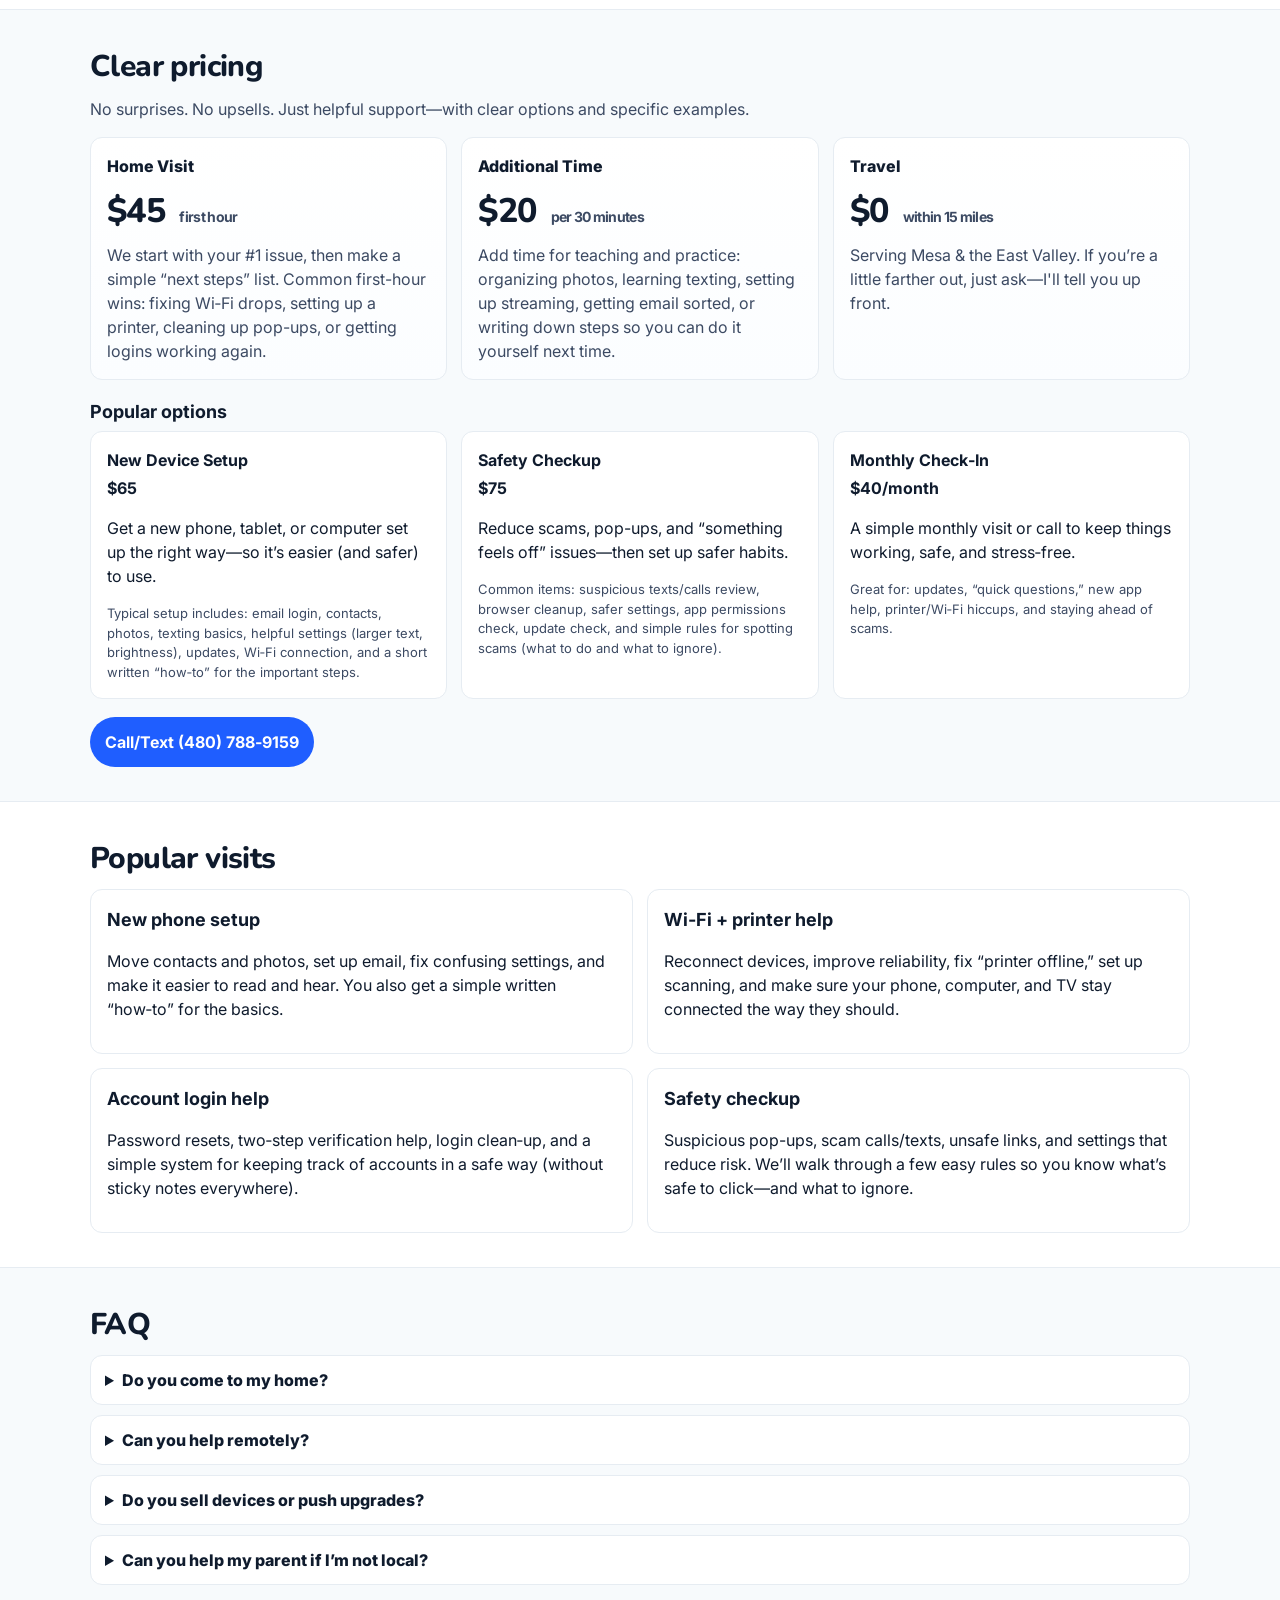
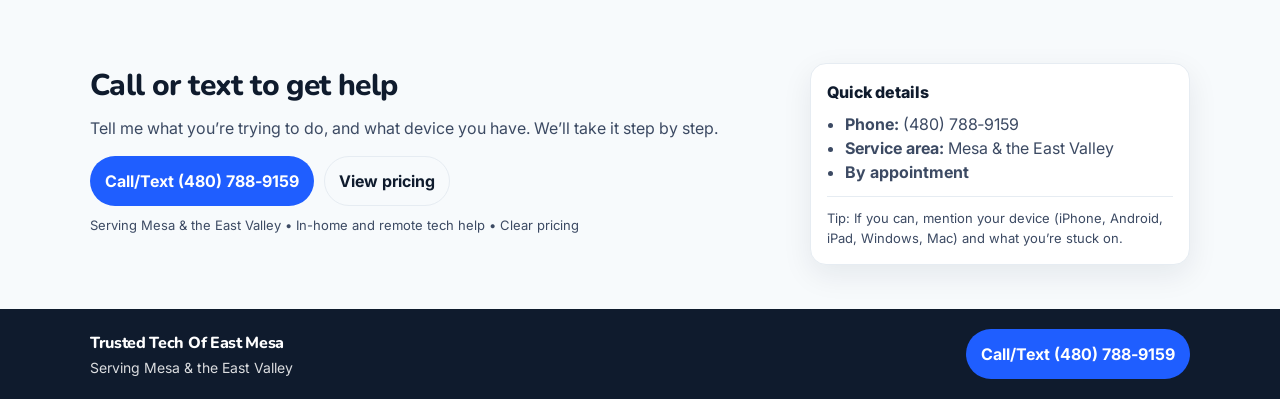
==== commit 9a0d6c6b: "Rename brand to Trusted Tech Of East Mesa" ====
--- a/site/index.html
+++ b/site/index.html
@@ -3,7 +3,7 @@
   <head>
     <meta charset="utf-8" />
     <meta name="viewport" content="width=device-width, initial-scale=1" />
-    <title>Trusted Tech Guide of East Mesa | In-Home & Remote Tech Help</title>
+    <title>Trusted Tech Of East Mesa | In-Home & Remote Tech Help</title>
     <meta
       name="description"
       content="Patient, in-home and remote tech help for older adults and families in Mesa & the East Valley. Phones, computers, Wi‑Fi, passwords, scam safety. Call/Text (480) 788‑9159."
@@ -17,7 +17,7 @@
     />
     <link rel="stylesheet" href="./styles.css" />
 
-    <meta property="og:title" content="Trusted Tech Guide of East Mesa" />
+    <meta property="og:title" content="Trusted Tech Of East Mesa" />
     <meta
       property="og:description"
       content="Patient, in-home and remote tech help. Serving Mesa & the East Valley. Call/Text (480) 788‑9159."
@@ -28,7 +28,7 @@
       {
         "@context": "https://schema.org",
         "@type": "LocalBusiness",
-        "name": "Trusted Tech Guide of East Mesa",
+        "name": "Trusted Tech Of East Mesa",
         "telephone": "+14807889159",
         "areaServed": ["Mesa, AZ", "East Valley"],
         "priceRange": "$$",
@@ -55,7 +55,7 @@
     <header class="site-header">
       <div class="container header-inner">
         <div class="brand">
-          <div class="brand-name">Trusted Tech Guide of East Mesa</div>
+          <div class="brand-name">Trusted Tech Of East Mesa</div>
           <div class="brand-tagline">Serving Mesa &amp; the East Valley</div>
         </div>
 
@@ -337,7 +337,7 @@
     <footer class="site-footer">
       <div class="container footer-inner">
         <div>
-          <div class="footer-name">Trusted Tech Guide of East Mesa</div>
+          <div class="footer-name">Trusted Tech Of East Mesa</div>
           <div class="footer-tagline">Serving Mesa &amp; the East Valley</div>
         </div>
         <div class="footer-cta">
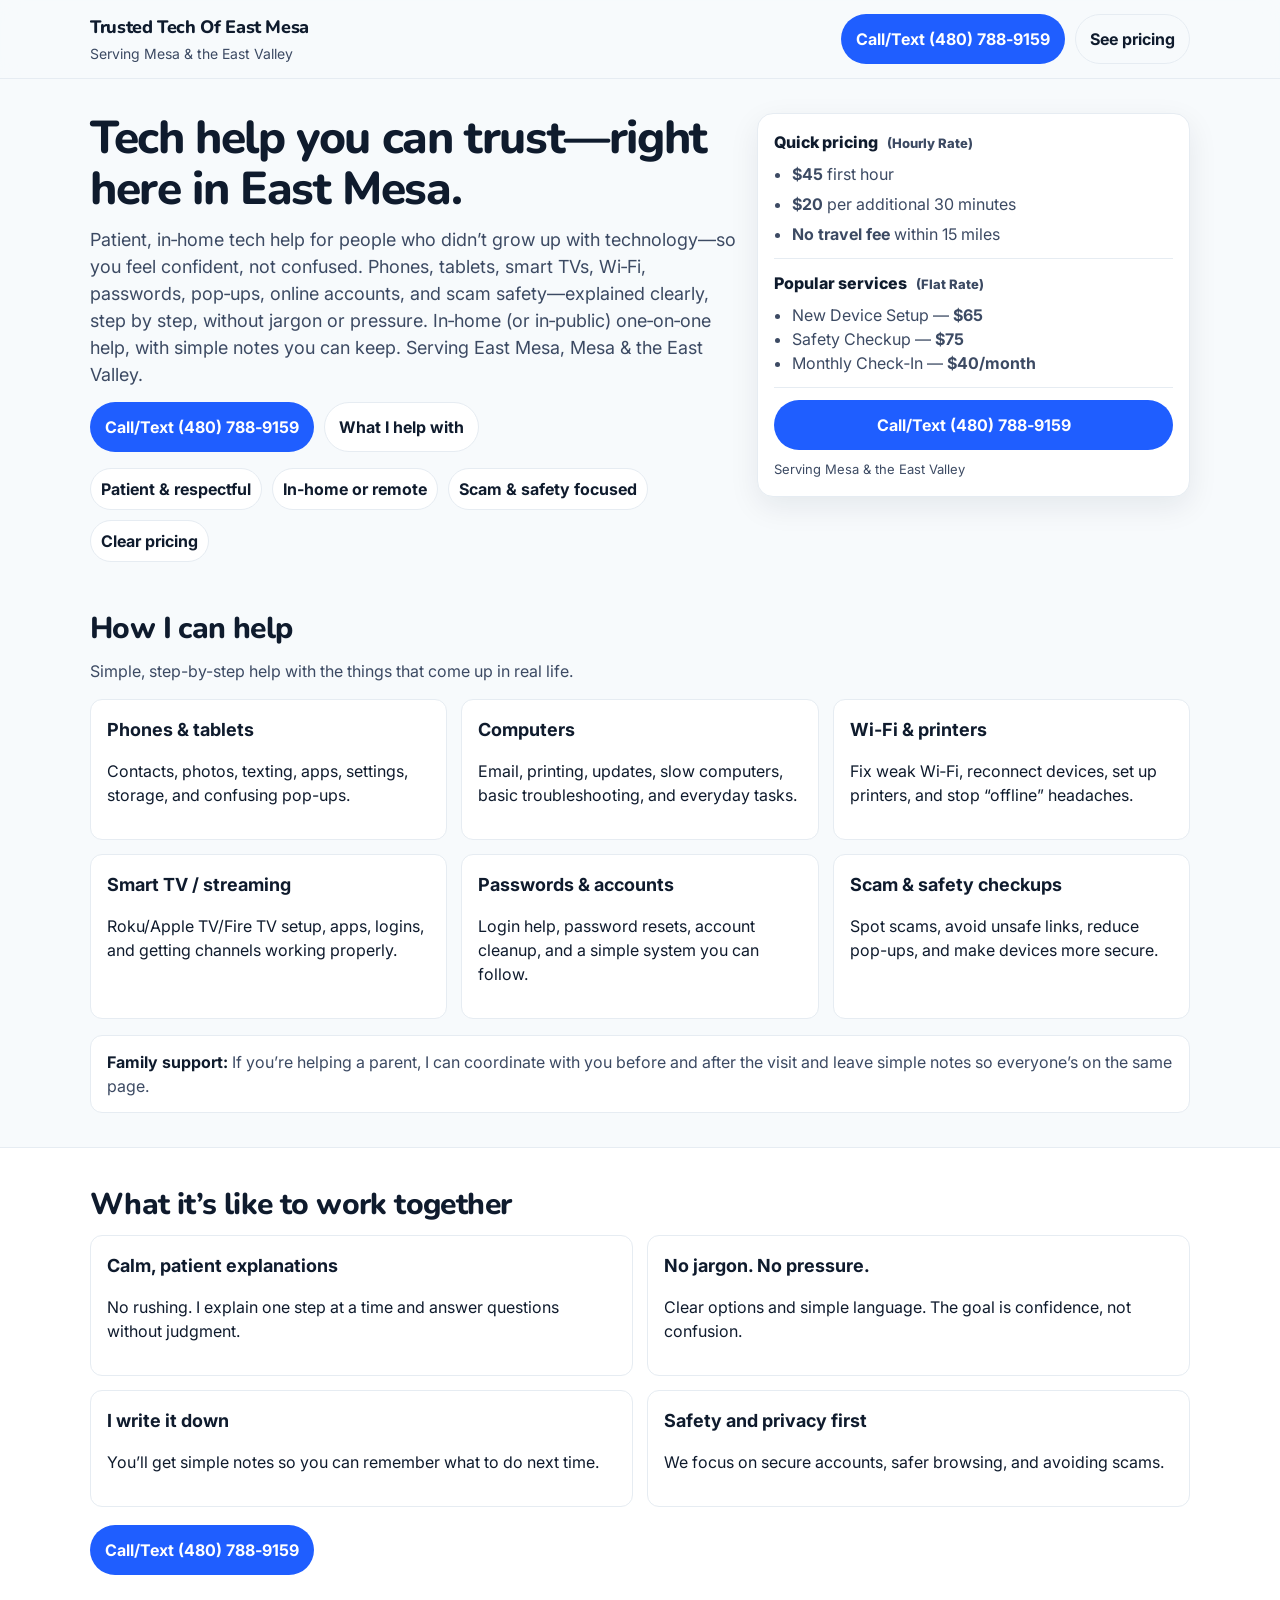
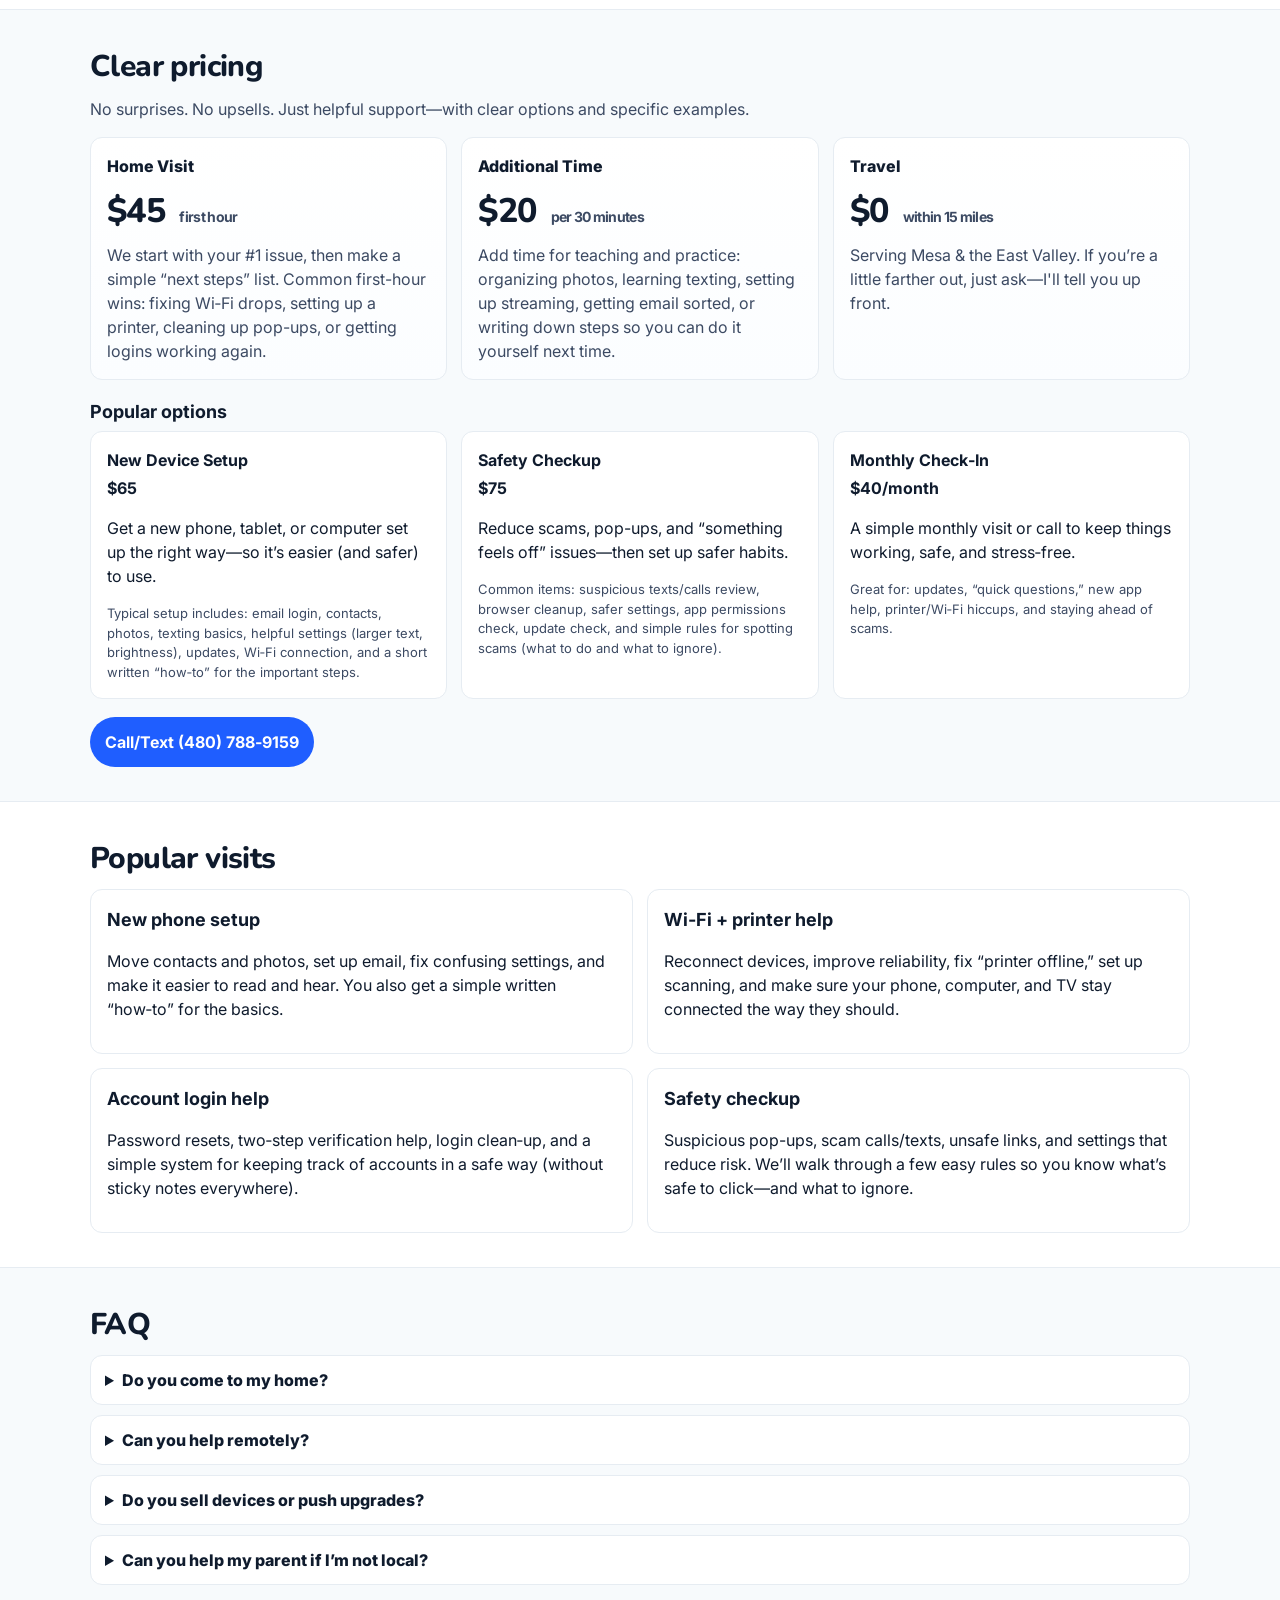
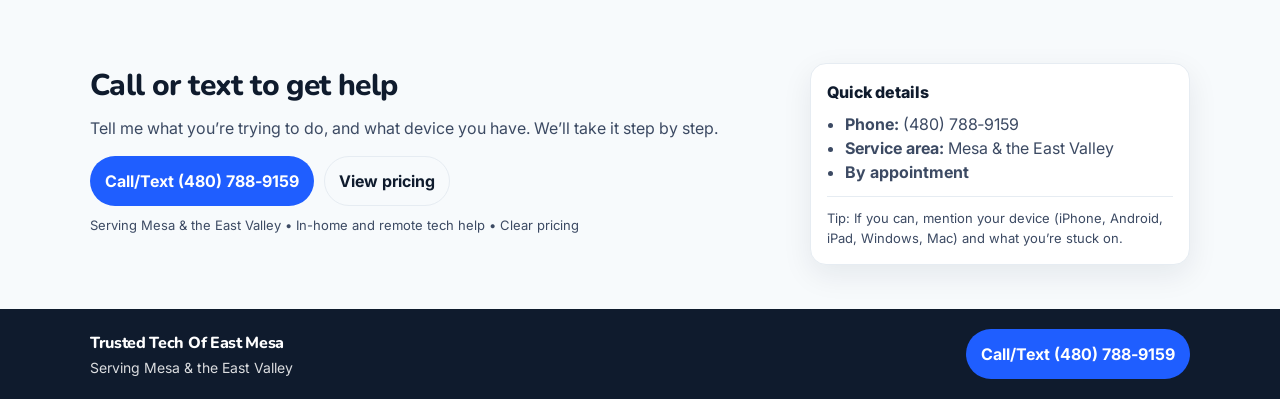
==== commit 8dcbef4d: "Label pricing as hourly vs flat rate" ====
--- a/site/index.html
+++ b/site/index.html
@@ -90,14 +90,14 @@
           </div>
 
           <aside class="hero-card" aria-label="Quick info">
-            <div class="card-title">Quick pricing</div>
+            <div class="card-title">Quick pricing <span class="muted-inline">(Hourly Rate)</span></div>
             <ul class="checklist">
               <li><strong>$45</strong> first hour</li>
               <li><strong>$20</strong> per additional 30 minutes</li>
               <li><strong>No travel fee</strong> within 15 miles</li>
             </ul>
             <div class="divider"></div>
-            <div class="card-title">Popular services</div>
+            <div class="card-title">Popular services <span class="muted-inline">(Flat Rate)</span></div>
             <ul class="list">
               <li>New Device Setup — <strong>$65</strong></li>
               <li>Safety Checkup — <strong>$75</strong></li>
--- a/site/styles.css
+++ b/site/styles.css
@@ -235,6 +235,13 @@
   font-size: 13px;
 }
 
+.muted-inline {
+  color: var(--muted);
+  font-weight: 800;
+  font-size: 13px;
+  margin-left: 6px;
+}
+
 .section {
   padding: 34px 0;
 }
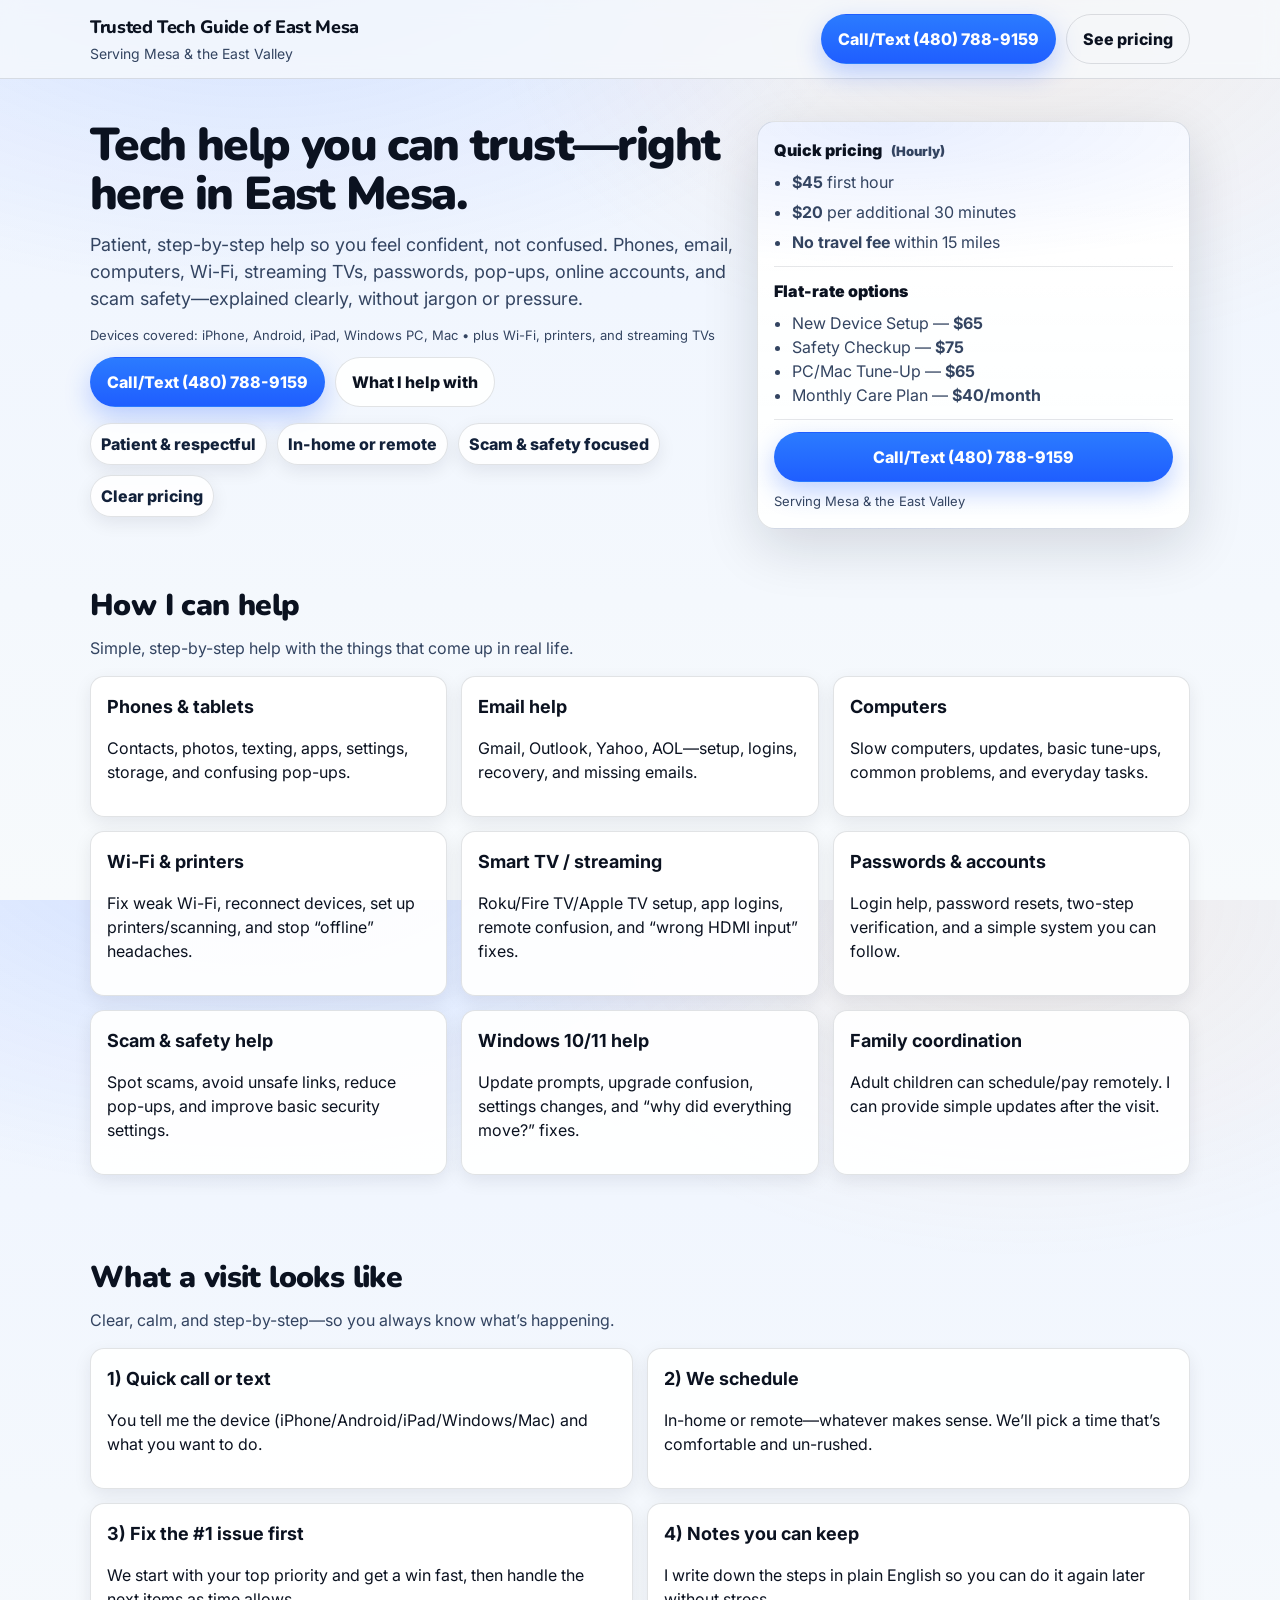
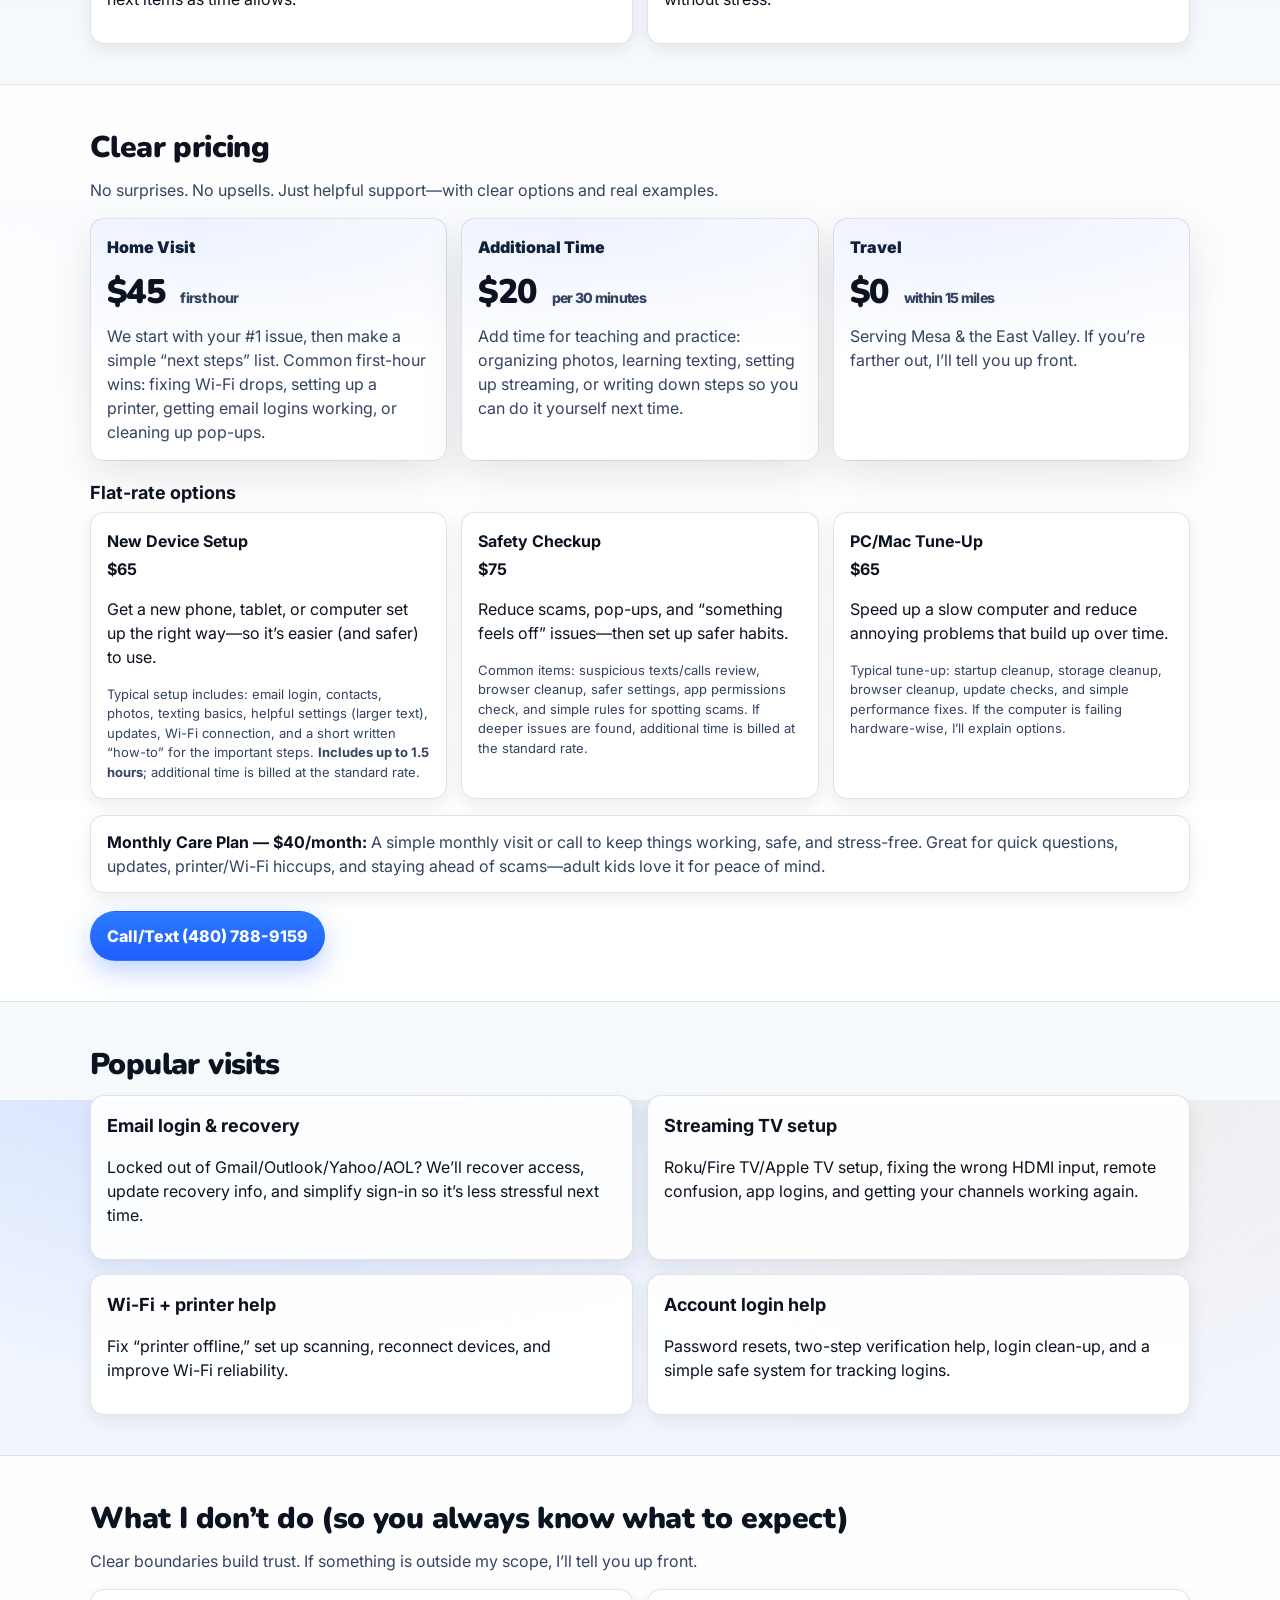
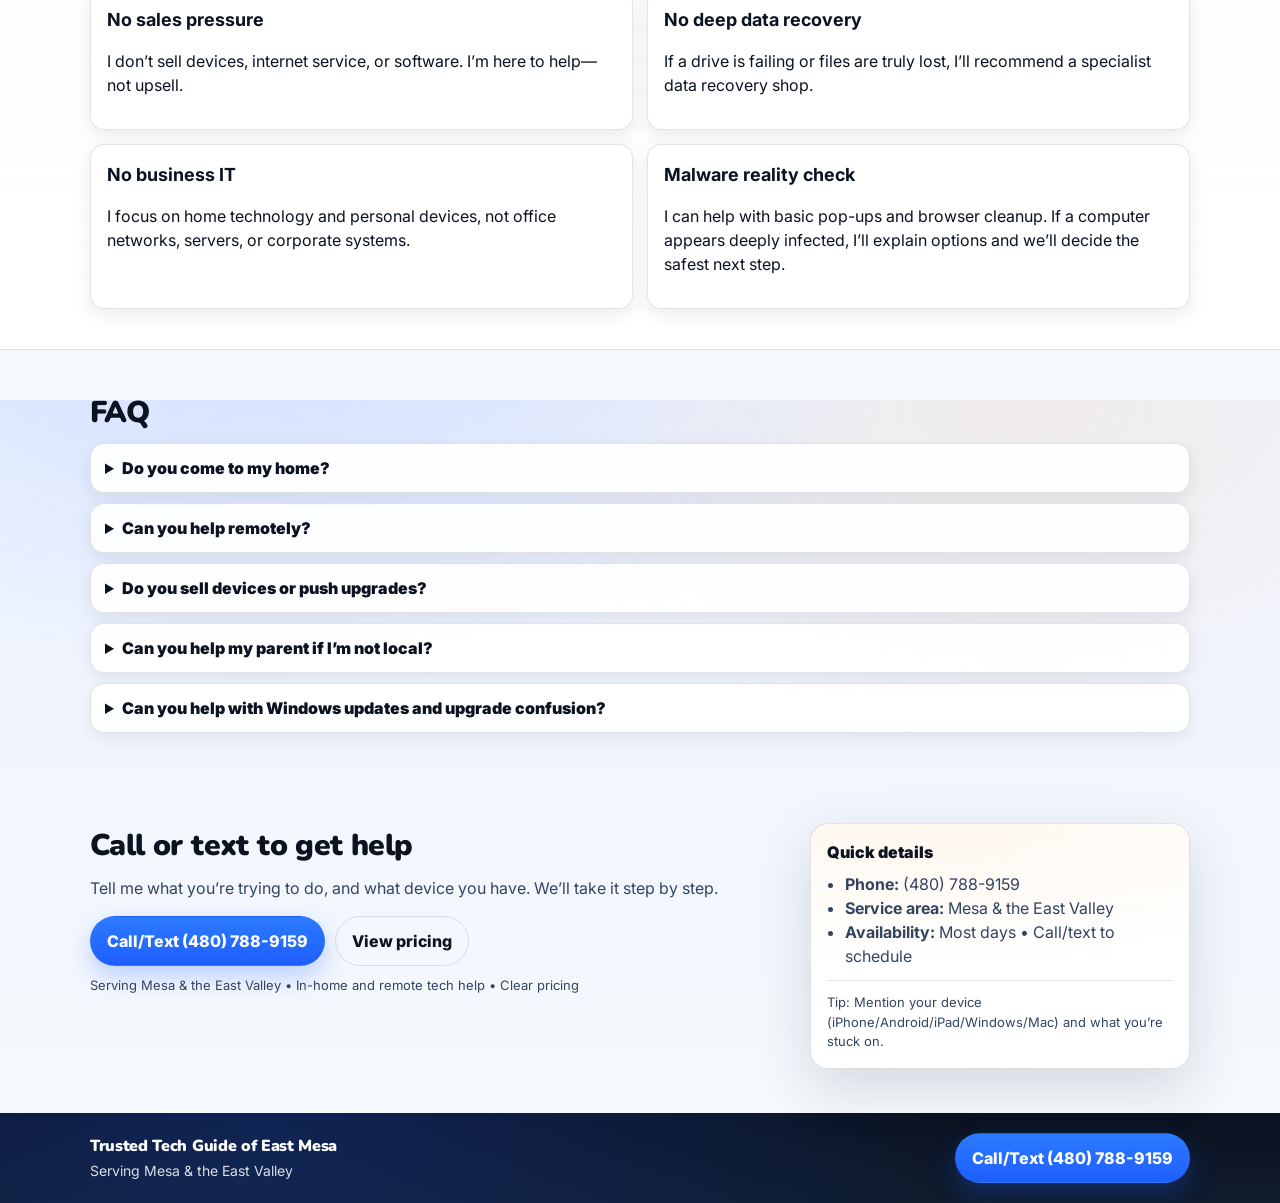
==== commit 45db2d9c: "Add real-world services and scope" ====
--- a/site/index.html
+++ b/site/index.html
@@ -3,24 +3,25 @@
   <head>
     <meta charset="utf-8" />
     <meta name="viewport" content="width=device-width, initial-scale=1" />
-    <title>Trusted Tech Of East Mesa | In-Home & Remote Tech Help</title>
+    <title>Trusted Tech Guide of East Mesa | In-Home & Remote Tech Help</title>
     <meta
       name="description"
-      content="Patient, in-home and remote tech help for older adults and families in Mesa & the East Valley. Phones, computers, Wi‑Fi, passwords, scam safety. Call/Text (480) 788‑9159."
+      content="Patient, in-home and remote tech help for older adults and families in Mesa & the East Valley. Phones, email, computers, Wi-Fi, streaming TVs, passwords, scam safety. Call/Text (480) 788-9159."
     />
     <meta name="theme-color" content="#1F5EFF" />
+
     <link rel="preconnect" href="https://fonts.googleapis.com" />
     <link rel="preconnect" href="https://fonts.gstatic.com" crossorigin />
     <link
-      href="https://fonts.googleapis.com/css2?family=Inter:wght@400;500;600;700&family=Nunito:wght@600;700;800&display=swap"
+      href="https://fonts.googleapis.com/css2?family=Inter:wght@400;500;600;700&family=Nunito:wght@600;700;800;900&display=swap"
       rel="stylesheet"
     />
     <link rel="stylesheet" href="./styles.css" />
 
-    <meta property="og:title" content="Trusted Tech Of East Mesa" />
+    <meta property="og:title" content="Trusted Tech Guide of East Mesa" />
     <meta
       property="og:description"
-      content="Patient, in-home and remote tech help. Serving Mesa & the East Valley. Call/Text (480) 788‑9159."
+      content="Patient, in-home and remote tech help. Serving Mesa & the East Valley. Call/Text (480) 788-9159."
     />
     <meta property="og:type" content="website" />
 
@@ -28,24 +29,31 @@
       {
         "@context": "https://schema.org",
         "@type": "LocalBusiness",
-        "name": "Trusted Tech Of East Mesa",
+        "name": "Trusted Tech Guide of East Mesa",
         "telephone": "+14807889159",
         "areaServed": ["Mesa, AZ", "East Valley"],
         "priceRange": "$$",
         "slogan": "Serving Mesa & the East Valley",
-        "description": "Patient, in-home and remote tech help for older adults and families. Phones, tablets, computers, Wi‑Fi, printers, smart TVs, passwords, online accounts, scam safety.",
+        "description": "Patient, in-home and remote tech help for older adults and families. Phones, tablets, email, computers, Wi-Fi, printers, smart TVs, passwords, online accounts, scam safety.",
         "serviceType": [
           "In-home tech help",
           "Remote tech help",
           "Smartphone help",
+          "Email help",
           "Computer help",
-          "Wi‑Fi and printer help",
+          "Wi-Fi and printer help",
+          "Smart TV / streaming setup",
           "Password and account help",
           "Scam and safety checkups",
           "New device setup",
           "One-on-one lessons"
         ],
-        "address": { "@type": "PostalAddress", "addressLocality": "Mesa", "addressRegion": "AZ", "addressCountry": "US" }
+        "address": {
+          "@type": "PostalAddress",
+          "addressLocality": "Mesa",
+          "addressRegion": "AZ",
+          "addressCountry": "US"
+        }
       }
     </script>
   </head>
@@ -55,12 +63,12 @@
     <header class="site-header">
       <div class="container header-inner">
         <div class="brand">
-          <div class="brand-name">Trusted Tech Of East Mesa</div>
+          <div class="brand-name">Trusted Tech Guide of East Mesa</div>
           <div class="brand-tagline">Serving Mesa &amp; the East Valley</div>
         </div>
 
         <div class="header-cta">
-          <a class="button primary" href="tel:+14807889159">Call/Text (480) 788‑9159</a>
+          <a class="button primary" href="tel:+14807889159">Call/Text (480) 788-9159</a>
           <a class="button ghost" href="#pricing">See pricing</a>
         </div>
       </div>
@@ -72,13 +80,12 @@
           <div>
             <h1>Tech help you can trust—right here in East Mesa.</h1>
             <p class="lead">
-              Patient, in‑home tech help for people who didn’t grow up with technology—so you feel confident, not
-              confused. Phones, tablets, smart TVs, Wi‑Fi, passwords, pop‑ups, online accounts, and scam safety—explained
-              clearly, step by step, without jargon or pressure. In‑home (or in‑public) one‑on‑one help, with simple notes
-              you can keep. Serving East Mesa, Mesa &amp; the East Valley.
+              Patient, step-by-step help so you feel confident, not confused. Phones, email, computers, Wi-Fi, streaming
+              TVs, passwords, pop-ups, online accounts, and scam safety—explained clearly, without jargon or pressure.
             </p>
+            <p class="micro">Devices covered: iPhone, Android, iPad, Windows PC, Mac • plus Wi-Fi, printers, and streaming TVs</p>
             <div class="hero-actions">
-              <a class="button primary" href="tel:+14807889159">Call/Text (480) 788‑9159</a>
+              <a class="button primary" href="tel:+14807889159">Call/Text (480) 788-9159</a>
               <a class="button secondary" href="#help">What I help with</a>
             </div>
             <div class="trust-points" aria-label="Key benefits">
@@ -90,21 +97,22 @@
           </div>
 
           <aside class="hero-card" aria-label="Quick info">
-            <div class="card-title">Quick pricing <span class="muted-inline">(Hourly Rate)</span></div>
+            <div class="card-title">Quick pricing <span class="muted-inline">(Hourly)</span></div>
             <ul class="checklist">
               <li><strong>$45</strong> first hour</li>
               <li><strong>$20</strong> per additional 30 minutes</li>
               <li><strong>No travel fee</strong> within 15 miles</li>
             </ul>
             <div class="divider"></div>
-            <div class="card-title">Popular services <span class="muted-inline">(Flat Rate)</span></div>
+            <div class="card-title">Flat-rate options</div>
             <ul class="list">
               <li>New Device Setup — <strong>$65</strong></li>
               <li>Safety Checkup — <strong>$75</strong></li>
-              <li>Monthly Check‑In — <strong>$40/month</strong></li>
+              <li>PC/Mac Tune-Up — <strong>$65</strong></li>
+              <li>Monthly Care Plan — <strong>$40/month</strong></li>
             </ul>
             <div class="divider"></div>
-            <a class="button primary full" href="tel:+14807889159">Call/Text (480) 788‑9159</a>
+            <a class="button primary full" href="tel:+14807889159">Call/Text (480) 788-9159</a>
             <p class="micro">Serving Mesa &amp; the East Valley</p>
           </aside>
         </div>
@@ -121,103 +129,105 @@
               <p>Contacts, photos, texting, apps, settings, storage, and confusing pop-ups.</p>
             </div>
             <div class="card">
+              <h3>Email help</h3>
+              <p>Gmail, Outlook, Yahoo, AOL—setup, logins, recovery, and missing emails.</p>
+            </div>
+            <div class="card">
               <h3>Computers</h3>
-              <p>Email, printing, updates, slow computers, basic troubleshooting, and everyday tasks.</p>
-            </div>
-            <div class="card">
-              <h3>Wi‑Fi &amp; printers</h3>
-              <p>Fix weak Wi‑Fi, reconnect devices, set up printers, and stop “offline” headaches.</p>
+              <p>Slow computers, updates, basic tune-ups, common problems, and everyday tasks.</p>
+            </div>
+            <div class="card">
+              <h3>Wi-Fi &amp; printers</h3>
+              <p>Fix weak Wi-Fi, reconnect devices, set up printers/scanning, and stop “offline” headaches.</p>
             </div>
             <div class="card">
               <h3>Smart TV / streaming</h3>
-              <p>Roku/Apple TV/Fire TV setup, apps, logins, and getting channels working properly.</p>
+              <p>Roku/Fire TV/Apple TV setup, app logins, remote confusion, and “wrong HDMI input” fixes.</p>
             </div>
             <div class="card">
               <h3>Passwords &amp; accounts</h3>
-              <p>Login help, password resets, account cleanup, and a simple system you can follow.</p>
-            </div>
-            <div class="card">
-              <h3>Scam &amp; safety checkups</h3>
-              <p>Spot scams, avoid unsafe links, reduce pop-ups, and make devices more secure.</p>
-            </div>
-          </div>
-
-          <div class="family-callout" role="note" aria-label="Family support note">
-            <strong>Family support:</strong> If you’re helping a parent, I can coordinate with you before and after the
-            visit and leave simple notes so everyone’s on the same page.
-          </div>
-        </div>
-      </section>
-
-      <section class="section alt">
-        <div class="container">
-          <h2>What it’s like to work together</h2>
+              <p>Login help, password resets, two-step verification, and a simple system you can follow.</p>
+            </div>
+            <div class="card">
+              <h3>Scam &amp; safety help</h3>
+              <p>Spot scams, avoid unsafe links, reduce pop-ups, and improve basic security settings.</p>
+            </div>
+            <div class="card">
+              <h3>Windows 10/11 help</h3>
+              <p>Update prompts, upgrade confusion, settings changes, and “why did everything move?” fixes.</p>
+            </div>
+            <div class="card">
+              <h3>Family coordination</h3>
+              <p>Adult children can schedule/pay remotely. I can provide simple updates after the visit.</p>
+            </div>
+          </div>
+        </div>
+      </section>
+
+      <section class="section">
+        <div class="container">
+          <h2>What a visit looks like</h2>
+          <p class="subhead">Clear, calm, and step-by-step—so you always know what’s happening.</p>
           <div class="grid two">
             <div class="card">
-              <h3>Calm, patient explanations</h3>
-              <p>No rushing. I explain one step at a time and answer questions without judgment.</p>
-            </div>
-            <div class="card">
-              <h3>No jargon. No pressure.</h3>
-              <p>Clear options and simple language. The goal is confidence, not confusion.</p>
-            </div>
-            <div class="card">
-              <h3>I write it down</h3>
-              <p>You’ll get simple notes so you can remember what to do next time.</p>
-            </div>
-            <div class="card">
-              <h3>Safety and privacy first</h3>
-              <p>We focus on secure accounts, safer browsing, and avoiding scams.</p>
-            </div>
-          </div>
-          <div class="section-cta">
-            <a class="button primary" href="tel:+14807889159">Call/Text (480) 788‑9159</a>
-          </div>
-        </div>
-      </section>
-
-      <section id="pricing" class="section">
+              <h3>1) Quick call or text</h3>
+              <p>You tell me the device (iPhone/Android/iPad/Windows/Mac) and what you want to do.</p>
+            </div>
+            <div class="card">
+              <h3>2) We schedule</h3>
+              <p>In-home or remote—whatever makes sense. We’ll pick a time that’s comfortable and un-rushed.</p>
+            </div>
+            <div class="card">
+              <h3>3) Fix the #1 issue first</h3>
+              <p>We start with your top priority and get a win fast, then handle the next items as time allows.</p>
+            </div>
+            <div class="card">
+              <h3>4) Notes you can keep</h3>
+              <p>I write down the steps in plain English so you can do it again later without stress.</p>
+            </div>
+          </div>
+        </div>
+      </section>
+
+      <section id="pricing" class="section alt">
         <div class="container">
           <h2>Clear pricing</h2>
-          <p class="subhead">No surprises. No upsells. Just helpful support—with clear options and specific examples.</p>
+          <p class="subhead">No surprises. No upsells. Just helpful support—with clear options and real examples.</p>
 
           <div class="grid three">
             <div class="price-card">
               <div class="price-title">Home Visit</div>
               <div class="price-amount">$45 <span>first hour</span></div>
               <p class="price-note">
-                We start with your #1 issue, then make a simple “next steps” list. Common first-hour wins:
-                fixing Wi‑Fi drops, setting up a printer, cleaning up pop-ups, or getting logins working again.
+                We start with your #1 issue, then make a simple “next steps” list. Common first-hour wins: fixing Wi-Fi
+                drops, setting up a printer, getting email logins working, or cleaning up pop-ups.
               </p>
             </div>
             <div class="price-card">
               <div class="price-title">Additional Time</div>
               <div class="price-amount">$20 <span>per 30 minutes</span></div>
               <p class="price-note">
-                Add time for teaching and practice: organizing photos, learning texting, setting up streaming,
-                getting email sorted, or writing down steps so you can do it yourself next time.
+                Add time for teaching and practice: organizing photos, learning texting, setting up streaming, or writing
+                down steps so you can do it yourself next time.
               </p>
             </div>
             <div class="price-card">
               <div class="price-title">Travel</div>
               <div class="price-amount">$0 <span>within 15 miles</span></div>
-              <p class="price-note">
-                Serving Mesa &amp; the East Valley. If you’re a little farther out, just ask—I'll tell you up front.
-              </p>
-            </div>
-          </div>
-
-          <h3 class="mt">Popular options</h3>
+              <p class="price-note">Serving Mesa &amp; the East Valley. If you’re farther out, I’ll tell you up front.</p>
+            </div>
+          </div>
+
+          <h3 class="mt">Flat-rate options</h3>
           <div class="grid three">
             <div class="card">
               <h4>New Device Setup</h4>
               <p class="price-inline"><strong>$65</strong></p>
-              <p>
-                Get a new phone, tablet, or computer set up the right way—so it’s easier (and safer) to use.
-              </p>
+              <p>Get a new phone, tablet, or computer set up the right way—so it’s easier (and safer) to use.</p>
               <p class="micro">
-                Typical setup includes: email login, contacts, photos, texting basics, helpful settings (larger text,
-                brightness), updates, Wi‑Fi connection, and a short written “how‑to” for the important steps.
+                Typical setup includes: email login, contacts, photos, texting basics, helpful settings (larger text),
+                updates, Wi-Fi connection, and a short written “how-to” for the important steps.
+                <strong>Includes up to 1.5 hours</strong>; additional time is billed at the standard rate.
               </p>
             </div>
             <div class="card">
@@ -225,56 +235,86 @@
               <p class="price-inline"><strong>$75</strong></p>
               <p>Reduce scams, pop-ups, and “something feels off” issues—then set up safer habits.</p>
               <p class="micro">
-                Common items: suspicious texts/calls review, browser cleanup, safer settings, app permissions check,
-                update check, and simple rules for spotting scams (what to do and what to ignore).
-              </p>
-            </div>
-            <div class="card">
-              <h4>Monthly Check‑In</h4>
-              <p class="price-inline"><strong>$40/month</strong></p>
-              <p>A simple monthly visit or call to keep things working, safe, and stress‑free.</p>
+                Common items: suspicious texts/calls review, browser cleanup, safer settings, app permissions check, and
+                simple rules for spotting scams. If deeper issues are found, additional time is billed at the standard
+                rate.
+              </p>
+            </div>
+            <div class="card">
+              <h4>PC/Mac Tune-Up</h4>
+              <p class="price-inline"><strong>$65</strong></p>
+              <p>Speed up a slow computer and reduce annoying problems that build up over time.</p>
               <p class="micro">
-                Great for: updates, “quick questions,” new app help, printer/Wi‑Fi hiccups, and staying ahead of scams.
-              </p>
-            </div>
+                Typical tune-up: startup cleanup, storage cleanup, browser cleanup, update checks, and simple performance
+                fixes. If the computer is failing hardware-wise, I’ll explain options.
+              </p>
+            </div>
+          </div>
+
+          <div class="family-callout" aria-label="Monthly plan">
+            <strong>Monthly Care Plan — $40/month:</strong> A simple monthly visit or call to keep things working, safe, and
+            stress-free. Great for quick questions, updates, printer/Wi-Fi hiccups, and staying ahead of scams—adult kids
+            love it for peace of mind.
           </div>
 
           <div class="section-cta">
-            <a class="button primary" href="tel:+14807889159">Call/Text (480) 788‑9159</a>
-          </div>
-        </div>
-      </section>
-
-      <section class="section alt">
+            <a class="button primary" href="tel:+14807889159">Call/Text (480) 788-9159</a>
+          </div>
+        </div>
+      </section>
+
+      <section class="section">
         <div class="container">
           <h2>Popular visits</h2>
           <div class="grid two">
             <div class="card">
-              <h3>New phone setup</h3>
+              <h3>Email login &amp; recovery</h3>
               <p>
-                Move contacts and photos, set up email, fix confusing settings, and make it easier to read and hear.
-                You also get a simple written “how‑to” for the basics.
-              </p>
-            </div>
-            <div class="card">
-              <h3>Wi‑Fi + printer help</h3>
+                Locked out of Gmail/Outlook/Yahoo/AOL? We’ll recover access, update recovery info, and simplify sign-in so
+                it’s less stressful next time.
+              </p>
+            </div>
+            <div class="card">
+              <h3>Streaming TV setup</h3>
               <p>
-                Reconnect devices, improve reliability, fix “printer offline,” set up scanning, and make sure your phone,
-                computer, and TV stay connected the way they should.
-              </p>
+                Roku/Fire TV/Apple TV setup, fixing the wrong HDMI input, remote confusion, app logins, and getting your
+                channels working again.
+              </p>
+            </div>
+            <div class="card">
+              <h3>Wi-Fi + printer help</h3>
+              <p>Fix “printer offline,” set up scanning, reconnect devices, and improve Wi-Fi reliability.</p>
             </div>
             <div class="card">
               <h3>Account login help</h3>
+              <p>Password resets, two-step verification help, login clean-up, and a simple safe system for tracking logins.</p>
+            </div>
+          </div>
+        </div>
+      </section>
+
+      <section class="section alt">
+        <div class="container">
+          <h2>What I don’t do (so you always know what to expect)</h2>
+          <p class="subhead">Clear boundaries build trust. If something is outside my scope, I’ll tell you up front.</p>
+          <div class="grid two">
+            <div class="card">
+              <h3>No sales pressure</h3>
+              <p>I don’t sell devices, internet service, or software. I’m here to help—not upsell.</p>
+            </div>
+            <div class="card">
+              <h3>No deep data recovery</h3>
+              <p>If a drive is failing or files are truly lost, I’ll recommend a specialist data recovery shop.</p>
+            </div>
+            <div class="card">
+              <h3>No business IT</h3>
+              <p>I focus on home technology and personal devices, not office networks, servers, or corporate systems.</p>
+            </div>
+            <div class="card">
+              <h3>Malware reality check</h3>
               <p>
-                Password resets, two‑step verification help, login clean‑up, and a simple system for keeping track of
-                accounts in a safe way (without sticky notes everywhere).
-              </p>
-            </div>
-            <div class="card">
-              <h3>Safety checkup</h3>
-              <p>
-                Suspicious pop-ups, scam calls/texts, unsafe links, and settings that reduce risk. We’ll walk through a
-                few easy rules so you know what’s safe to click—and what to ignore.
+                I can help with basic pop-ups and browser cleanup. If a computer appears deeply infected, I’ll explain
+                options and we’ll decide the safest next step.
               </p>
             </div>
           </div>
@@ -299,7 +339,11 @@
             </details>
             <details>
               <summary>Can you help my parent if I’m not local?</summary>
-              <div class="faq-body">Yes. Many adult children hire me for a parent and I can keep you updated.</div>
+              <div class="faq-body">Yes. Adult children can schedule and pay remotely, and I can provide simple updates after the visit.</div>
+            </details>
+            <details>
+              <summary>Can you help with Windows updates and upgrade confusion?</summary>
+              <div class="faq-body">Yes. I can help with Windows 10/11 update prompts, settings changes, and keeping things running smoothly.</div>
             </details>
           </div>
         </div>
@@ -311,24 +355,20 @@
             <h2>Call or text to get help</h2>
             <p class="subhead">Tell me what you’re trying to do, and what device you have. We’ll take it step by step.</p>
             <div class="contact-actions">
-              <a class="button primary" href="tel:+14807889159">Call/Text (480) 788‑9159</a>
+              <a class="button primary" href="tel:+14807889159">Call/Text (480) 788-9159</a>
               <a class="button ghost" href="#pricing">View pricing</a>
             </div>
-            <p class="micro">
-              Serving Mesa &amp; the East Valley • In-home and remote tech help • Clear pricing
-            </p>
+            <p class="micro">Serving Mesa &amp; the East Valley • In-home and remote tech help • Clear pricing</p>
           </div>
           <div class="contact-card" aria-label="Quick contact">
             <div class="card-title">Quick details</div>
             <ul class="list">
-              <li><strong>Phone:</strong> (480) 788‑9159</li>
+              <li><strong>Phone:</strong> (480) 788-9159</li>
               <li><strong>Service area:</strong> Mesa &amp; the East Valley</li>
-              <li><strong>By appointment</strong></li>
+              <li><strong>Availability:</strong> Most days • Call/text to schedule</li>
             </ul>
             <div class="divider"></div>
-            <p class="micro">
-              Tip: If you can, mention your device (iPhone, Android, iPad, Windows, Mac) and what you’re stuck on.
-            </p>
+            <p class="micro">Tip: Mention your device (iPhone/Android/iPad/Windows/Mac) and what you’re stuck on.</p>
           </div>
         </div>
       </section>
@@ -337,13 +377,14 @@
     <footer class="site-footer">
       <div class="container footer-inner">
         <div>
-          <div class="footer-name">Trusted Tech Of East Mesa</div>
+          <div class="footer-name">Trusted Tech Guide of East Mesa</div>
           <div class="footer-tagline">Serving Mesa &amp; the East Valley</div>
         </div>
         <div class="footer-cta">
-          <a class="button primary" href="tel:+14807889159">Call/Text (480) 788‑9159</a>
+          <a class="button primary" href="tel:+14807889159">Call/Text (480) 788-9159</a>
         </div>
       </div>
     </footer>
   </body>
 </html>
+
--- a/site/styles.css
+++ b/site/styles.css
@@ -1,16 +1,35 @@
 :root {
-  /* Palette A — “Trust Blue + Warm Support” */
+  /* Palette A — “Trust Blue + Warm Support” (Premium + modern refresh) */
   --primary: #1f5eff;
+  --primary-2: #2b7bff;
   --primary-dark: #1146d6;
-  --text: #0f1b2d;
-  --muted: #3c4a63;
   --accent: #ffb15c;
+
+  /* Premium neutral scale */
+  --ink: #0b1220;
+  --ink-2: #12213a;
+  --muted: #334461;
+  --muted-2: #4a5b78;
+  --border: rgba(15, 27, 45, 0.12);
+  --border-strong: rgba(15, 27, 45, 0.18);
+
+  /* Background + surfaces */
   --bg: #f7fafc;
-  --card: #ffffff;
-  --border: #e6ecf2;
-  --shadow: 0 10px 30px rgba(15, 27, 45, 0.08);
-  --radius: 16px;
-  --radius-sm: 12px;
+  --bg-2: #eef4ff;
+  --card: rgba(255, 255, 255, 0.92);
+  --card-solid: #ffffff;
+
+  /* Shadows */
+  --shadow-sm: 0 6px 18px rgba(11, 18, 32, 0.08);
+  --shadow: 0 14px 40px rgba(11, 18, 32, 0.1);
+  --shadow-strong: 0 18px 55px rgba(11, 18, 32, 0.14);
+
+  /* Radii */
+  --radius: 18px;
+  --radius-sm: 14px;
+
+  /* Focus ring */
+  --focus: 0 0 0 4px rgba(31, 94, 255, 0.22);
 }
 
 * {
@@ -25,8 +44,10 @@
 body {
   margin: 0;
   font-family: Inter, system-ui, -apple-system, Segoe UI, Roboto, Arial, sans-serif;
-  color: var(--text);
-  background: var(--bg);
+  color: var(--ink);
+  background: radial-gradient(1200px 700px at 20% -10%, rgba(31, 94, 255, 0.14), transparent 55%),
+    radial-gradient(900px 600px at 80% 0%, rgba(255, 177, 92, 0.12), transparent 60%),
+    linear-gradient(180deg, var(--bg-2), var(--bg));
   line-height: 1.5;
 }
 
@@ -57,7 +78,7 @@
 .site-header {
   position: sticky;
   top: 0;
-  background: rgba(247, 250, 252, 0.9);
+  background: rgba(247, 250, 252, 0.75);
   backdrop-filter: blur(10px);
   border-bottom: 1px solid var(--border);
   z-index: 10;
@@ -96,15 +117,15 @@
   align-items: center;
   justify-content: center;
   gap: 10px;
-  padding: 12px 14px;
+  padding: 12px 16px;
   border-radius: 999px;
   border: 1px solid transparent;
   text-decoration: none;
-  font-weight: 700;
-  color: var(--text);
-  background: #fff;
+  font-weight: 800;
+  color: var(--ink);
+  background: rgba(255, 255, 255, 0.9);
   box-shadow: none;
-  transition: transform 120ms ease, background 120ms ease, border-color 120ms ease;
+  transition: transform 120ms ease, background 120ms ease, border-color 120ms ease, box-shadow 120ms ease;
 }
 .button:hover {
   transform: translateY(-1px);
@@ -113,14 +134,15 @@
   transform: translateY(0px);
 }
 .button.primary {
-  background: var(--primary);
+  background: linear-gradient(180deg, var(--primary-2), var(--primary));
   color: #fff;
+  box-shadow: 0 10px 26px rgba(31, 94, 255, 0.28);
 }
 .button.primary:hover {
-  background: var(--primary-dark);
+  background: linear-gradient(180deg, #3a87ff, var(--primary-dark));
 }
 .button.secondary {
-  background: #fff;
+  background: rgba(255, 255, 255, 0.92);
   border-color: var(--border);
 }
 .button.ghost {
@@ -131,8 +153,14 @@
   width: 100%;
 }
 
+.button:focus-visible,
+.faq summary:focus-visible {
+  outline: none;
+  box-shadow: var(--focus);
+}
+
 .hero {
-  padding: 34px 0 10px;
+  padding: 42px 0 14px;
 }
 
 .hero-grid {
@@ -144,16 +172,16 @@
 
 h1 {
   font-family: Nunito, Inter, system-ui, sans-serif;
-  font-weight: 800;
-  letter-spacing: -0.03em;
-  line-height: 1.1;
+  font-weight: 900;
+  letter-spacing: -0.035em;
+  line-height: 1.06;
   margin: 0 0 12px;
   font-size: clamp(30px, 4vw, 46px);
 }
 
 h2 {
   font-family: Nunito, Inter, system-ui, sans-serif;
-  font-weight: 800;
+  font-weight: 900;
   letter-spacing: -0.02em;
   margin: 0 0 8px;
   font-size: clamp(22px, 2.4vw, 30px);
@@ -191,30 +219,32 @@
 }
 
 .pill {
-  background: #fff;
+  background: rgba(255, 255, 255, 0.85);
   border: 1px solid var(--border);
   border-radius: 999px;
   padding: 8px 10px;
-  font-weight: 700;
-  color: var(--text);
+  font-weight: 800;
+  color: var(--ink-2);
+  box-shadow: var(--shadow-sm);
 }
 
 .hero-card {
-  background: var(--card);
+  background: radial-gradient(900px 260px at 30% 0%, rgba(31, 94, 255, 0.1), transparent 55%),
+    linear-gradient(180deg, rgba(255, 255, 255, 0.96), rgba(255, 255, 255, 0.9));
   border: 1px solid var(--border);
   border-radius: var(--radius);
   padding: 16px;
-  box-shadow: var(--shadow);
+  box-shadow: var(--shadow-strong);
 }
 
 .card-title {
-  font-weight: 800;
+  font-weight: 900;
   margin-bottom: 8px;
 }
 
 .divider {
   height: 1px;
-  background: var(--border);
+  background: rgba(15, 27, 45, 0.1);
   margin: 12px 0;
 }
 
@@ -237,29 +267,30 @@
 
 .muted-inline {
   color: var(--muted);
-  font-weight: 800;
+  font-weight: 900;
   font-size: 13px;
   margin-left: 6px;
 }
 
 .section {
-  padding: 34px 0;
+  padding: 40px 0;
 }
 
 .family-callout {
   margin-top: 16px;
-  background: #ffffff;
+  background: rgba(255, 255, 255, 0.92);
   border: 1px solid var(--border);
   border-radius: var(--radius-sm);
   padding: 14px 16px;
   color: var(--muted);
+  box-shadow: var(--shadow-sm);
 }
 .family-callout strong {
-  color: var(--text);
+  color: var(--ink);
 }
 
 .section.alt {
-  background: #ffffff;
+  background: linear-gradient(180deg, rgba(255, 255, 255, 0.88), rgba(255, 255, 255, 0.94));
   border-top: 1px solid var(--border);
   border-bottom: 1px solid var(--border);
 }
@@ -289,28 +320,31 @@
 }
 
 .card {
-  background: var(--card);
+  background: rgba(255, 255, 255, 0.92);
   border: 1px solid var(--border);
   border-radius: var(--radius-sm);
   padding: 16px;
+  box-shadow: var(--shadow-sm);
 }
 
 .price-card {
-  background: linear-gradient(180deg, #ffffff, #fbfdff);
+  background: radial-gradient(900px 260px at 30% 0%, rgba(31, 94, 255, 0.08), transparent 55%),
+    linear-gradient(180deg, rgba(255, 255, 255, 0.98), rgba(255, 255, 255, 0.92));
   border: 1px solid var(--border);
   border-radius: var(--radius-sm);
   padding: 16px;
+  box-shadow: var(--shadow);
 }
 
 .price-title {
-  font-weight: 800;
-  color: var(--text);
+  font-weight: 900;
+  color: var(--ink-2);
   margin-bottom: 8px;
 }
 
 .price-amount {
   font-family: Nunito, Inter, system-ui, sans-serif;
-  font-weight: 800;
+  font-weight: 900;
   font-size: 34px;
   letter-spacing: -0.02em;
   margin-bottom: 6px;
@@ -318,7 +352,7 @@
 
 .price-amount span {
   font-family: Inter, system-ui, sans-serif;
-  font-weight: 700;
+  font-weight: 800;
   font-size: 14px;
   color: var(--muted);
   margin-left: 6px;
@@ -342,16 +376,17 @@
 }
 
 .faq details {
-  background: var(--card);
+  background: rgba(255, 255, 255, 0.92);
   border: 1px solid var(--border);
   border-radius: var(--radius-sm);
   padding: 12px 14px;
   margin-bottom: 10px;
+  box-shadow: var(--shadow-sm);
 }
 
 .faq summary {
   cursor: pointer;
-  font-weight: 800;
+  font-weight: 900;
 }
 
 .faq-body {
@@ -378,15 +413,17 @@
 }
 
 .contact-card {
-  background: #ffffff;
+  background: radial-gradient(900px 260px at 30% 0%, rgba(255, 177, 92, 0.1), transparent 55%),
+    linear-gradient(180deg, rgba(255, 255, 255, 0.96), rgba(255, 255, 255, 0.92));
   border: 1px solid var(--border);
   border-radius: var(--radius);
   padding: 16px;
-  box-shadow: var(--shadow);
+  box-shadow: var(--shadow-strong);
 }
 
 .site-footer {
-  background: #0f1b2d;
+  background: radial-gradient(1200px 500px at 20% -10%, rgba(31, 94, 255, 0.24), transparent 60%),
+    linear-gradient(180deg, #0b1220, #0f1b2d);
   color: #ffffff;
   padding: 20px 0;
 }
@@ -401,7 +438,7 @@
 
 .footer-name {
   font-family: Nunito, Inter, system-ui, sans-serif;
-  font-weight: 800;
+  font-weight: 900;
   letter-spacing: -0.02em;
 }
 
@@ -436,3 +473,13 @@
     width: 100%;
   }
 }
+
+@media (prefers-reduced-motion: reduce) {
+  .button {
+    transition: none;
+  }
+  .button:hover {
+    transform: none;
+  }
+}
+
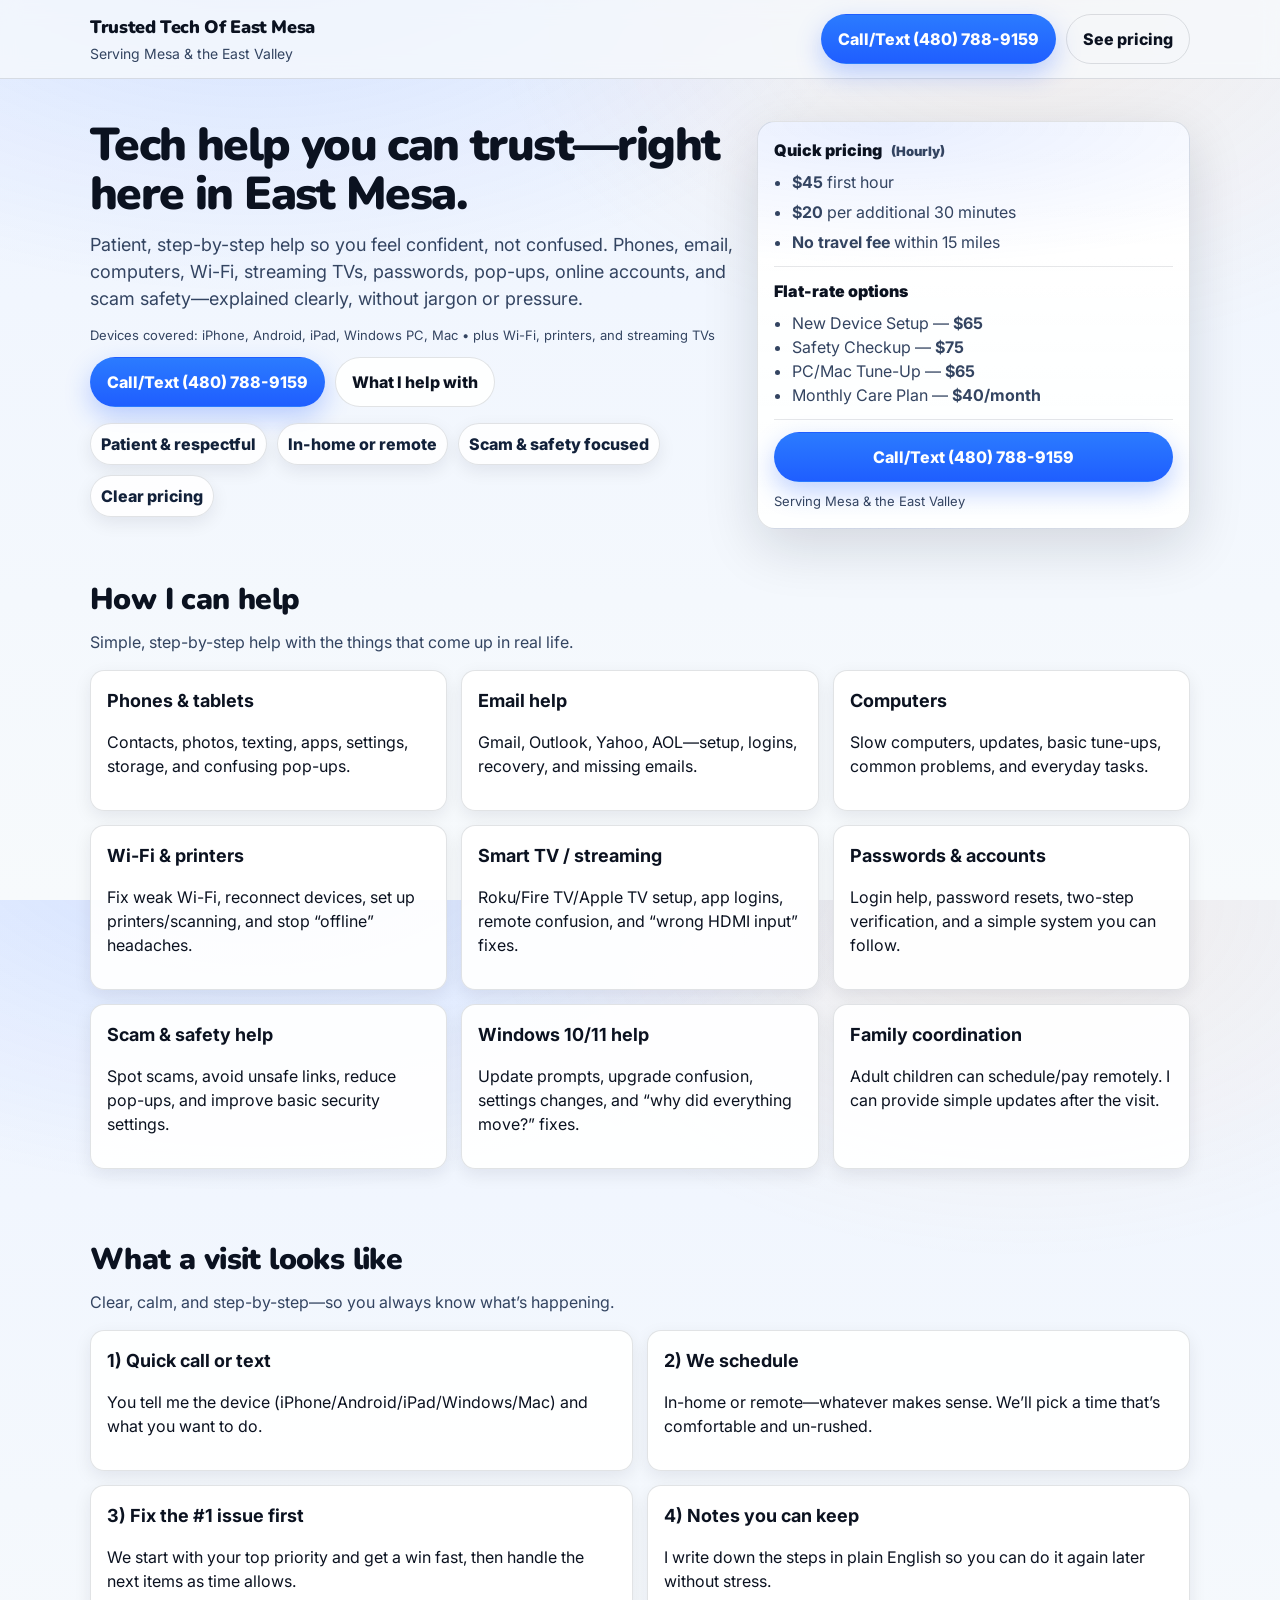
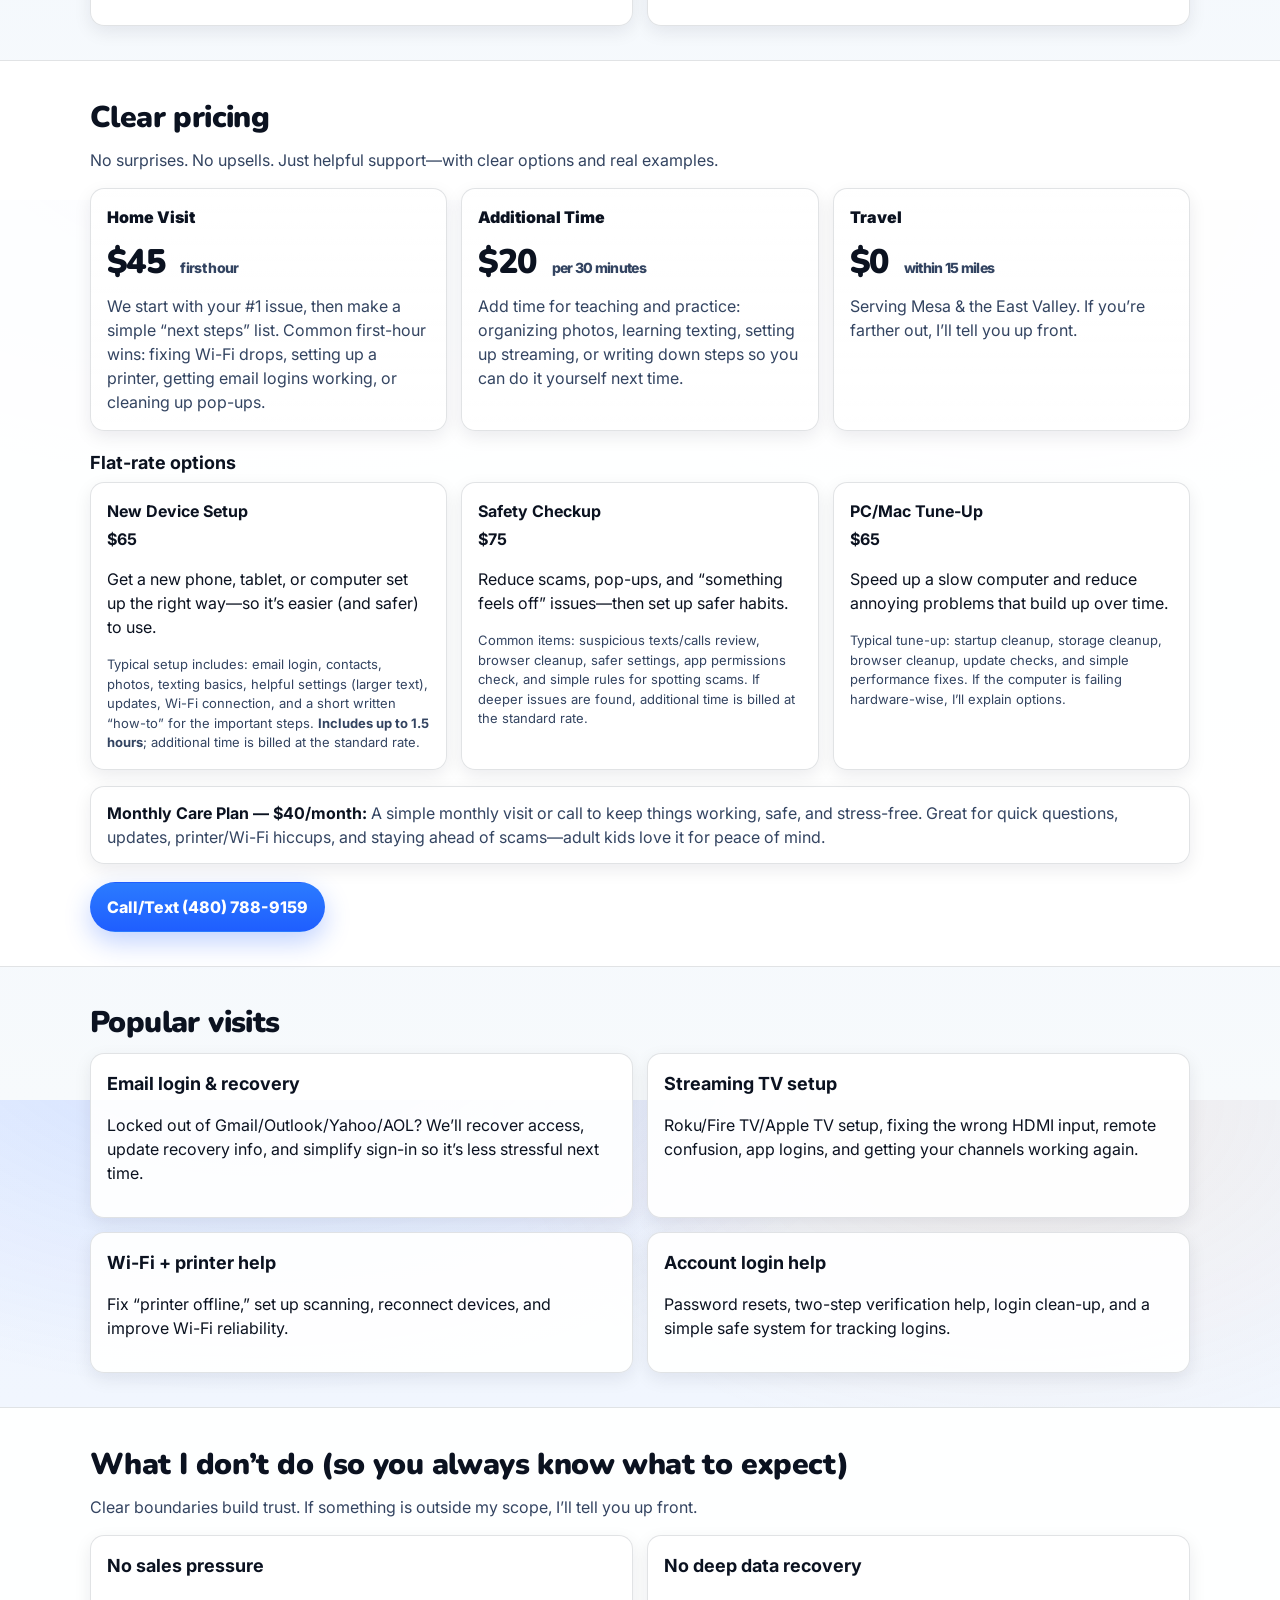
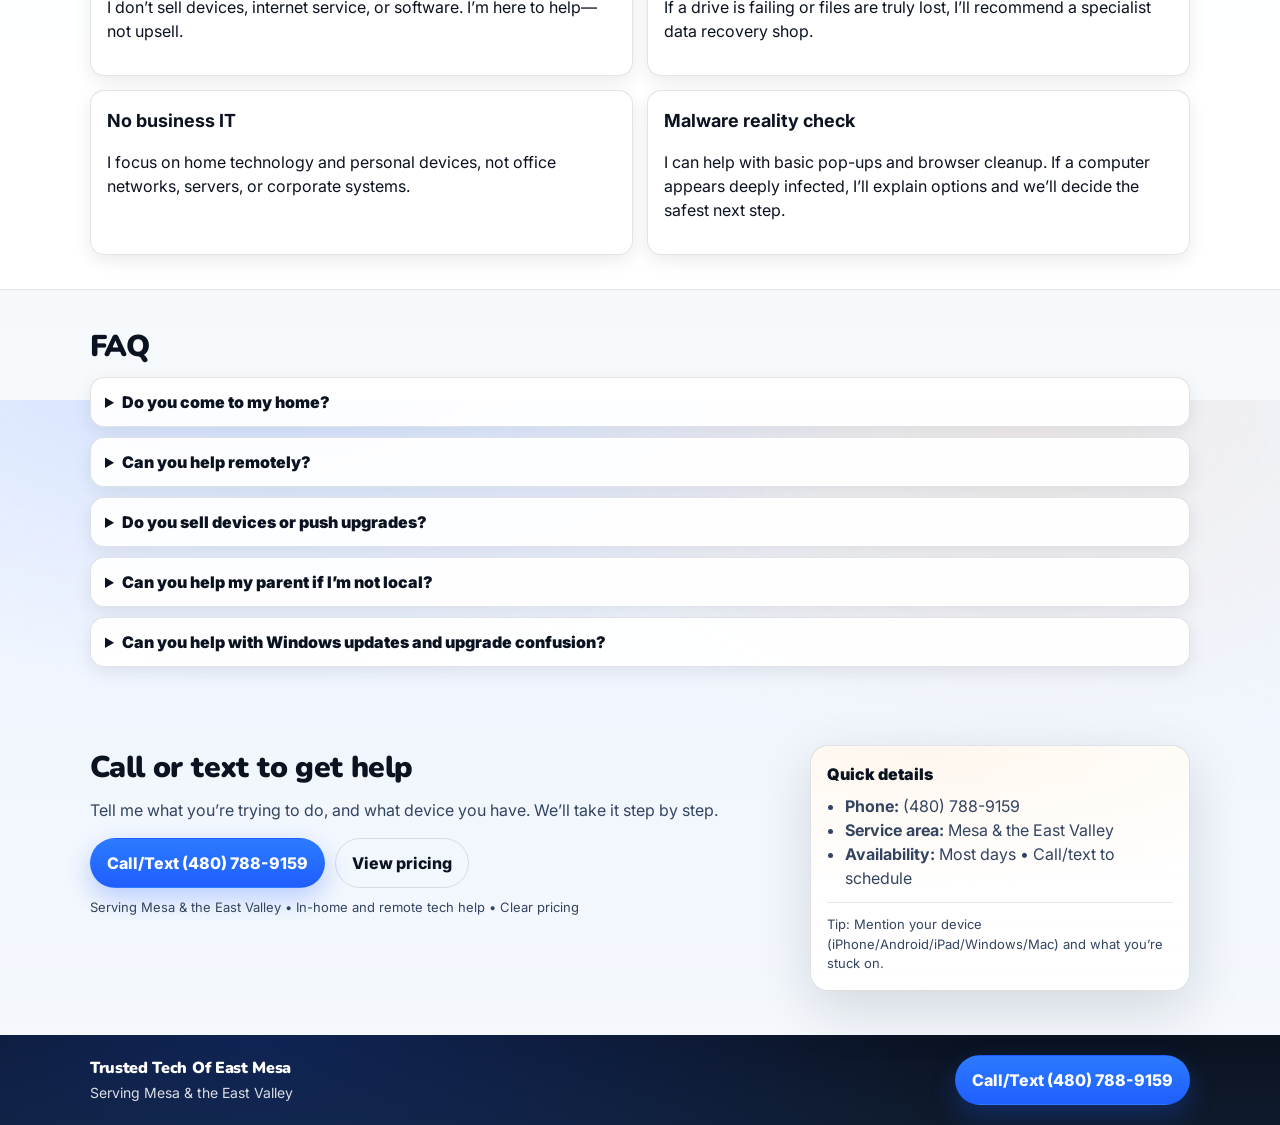
==== commit bf5389c5: "Add motion + scroll reveal" ====
--- a/site/index.html
+++ b/site/index.html
@@ -3,7 +3,7 @@
   <head>
     <meta charset="utf-8" />
     <meta name="viewport" content="width=device-width, initial-scale=1" />
-    <title>Trusted Tech Guide of East Mesa | In-Home & Remote Tech Help</title>
+    <title>Trusted Tech Of East Mesa | In-Home & Remote Tech Help</title>
     <meta
       name="description"
       content="Patient, in-home and remote tech help for older adults and families in Mesa & the East Valley. Phones, email, computers, Wi-Fi, streaming TVs, passwords, scam safety. Call/Text (480) 788-9159."
@@ -17,8 +17,9 @@
       rel="stylesheet"
     />
     <link rel="stylesheet" href="./styles.css" />
-
-    <meta property="og:title" content="Trusted Tech Guide of East Mesa" />
+    <script defer src="./motion.js"></script>
+
+    <meta property="og:title" content="Trusted Tech Of East Mesa" />
     <meta
       property="og:description"
       content="Patient, in-home and remote tech help. Serving Mesa & the East Valley. Call/Text (480) 788-9159."
@@ -29,7 +30,7 @@
       {
         "@context": "https://schema.org",
         "@type": "LocalBusiness",
-        "name": "Trusted Tech Guide of East Mesa",
+        "name": "Trusted Tech Of East Mesa",
         "telephone": "+14807889159",
         "areaServed": ["Mesa, AZ", "East Valley"],
         "priceRange": "$$",
@@ -63,7 +64,7 @@
     <header class="site-header">
       <div class="container header-inner">
         <div class="brand">
-          <div class="brand-name">Trusted Tech Guide of East Mesa</div>
+          <div class="brand-name">Trusted Tech Of East Mesa</div>
           <div class="brand-tagline">Serving Mesa &amp; the East Valley</div>
         </div>
 
@@ -75,7 +76,7 @@
     </header>
 
     <main id="main">
-      <section class="hero">
+      <section class="hero" data-reveal>
         <div class="container hero-grid">
           <div>
             <h1>Tech help you can trust—right here in East Mesa.</h1>
@@ -118,7 +119,7 @@
         </div>
       </section>
 
-      <section id="help" class="section">
+      <section id="help" class="section" data-reveal>
         <div class="container">
           <h2>How I can help</h2>
           <p class="subhead">Simple, step-by-step help with the things that come up in real life.</p>
@@ -164,7 +165,7 @@
         </div>
       </section>
 
-      <section class="section">
+      <section class="section" data-reveal>
         <div class="container">
           <h2>What a visit looks like</h2>
           <p class="subhead">Clear, calm, and step-by-step—so you always know what’s happening.</p>
@@ -189,7 +190,7 @@
         </div>
       </section>
 
-      <section id="pricing" class="section alt">
+      <section id="pricing" class="section alt" data-reveal>
         <div class="container">
           <h2>Clear pricing</h2>
           <p class="subhead">No surprises. No upsells. Just helpful support—with clear options and real examples.</p>
@@ -263,7 +264,7 @@
         </div>
       </section>
 
-      <section class="section">
+      <section class="section" data-reveal>
         <div class="container">
           <h2>Popular visits</h2>
           <div class="grid two">
@@ -293,7 +294,7 @@
         </div>
       </section>
 
-      <section class="section alt">
+      <section class="section alt" data-reveal>
         <div class="container">
           <h2>What I don’t do (so you always know what to expect)</h2>
           <p class="subhead">Clear boundaries build trust. If something is outside my scope, I’ll tell you up front.</p>
@@ -321,7 +322,7 @@
         </div>
       </section>
 
-      <section id="faq" class="section">
+      <section id="faq" class="section" data-reveal>
         <div class="container">
           <h2>FAQ</h2>
           <div class="faq">
@@ -349,7 +350,7 @@
         </div>
       </section>
 
-      <section id="contact" class="section contact">
+      <section id="contact" class="section contact" data-reveal>
         <div class="container contact-inner">
           <div>
             <h2>Call or text to get help</h2>
@@ -377,7 +378,7 @@
     <footer class="site-footer">
       <div class="container footer-inner">
         <div>
-          <div class="footer-name">Trusted Tech Guide of East Mesa</div>
+          <div class="footer-name">Trusted Tech Of East Mesa</div>
           <div class="footer-tagline">Serving Mesa &amp; the East Valley</div>
         </div>
         <div class="footer-cta">
@@ -387,4 +388,3 @@
     </footer>
   </body>
 </html>
-
--- a/site/styles.css
+++ b/site/styles.css
@@ -1,11 +1,11 @@
 :root {
-  /* Palette A — “Trust Blue + Warm Support” (Premium + modern refresh) */
+  /* Palette A (Trust Blue + Warm Support) */
   --primary: #1f5eff;
   --primary-2: #2b7bff;
   --primary-dark: #1146d6;
   --accent: #ffb15c;
 
-  /* Premium neutral scale */
+  /* Neutral scale */
   --ink: #0b1220;
   --ink-2: #12213a;
   --muted: #334461;
@@ -27,6 +27,11 @@
   /* Radii */
   --radius: 18px;
   --radius-sm: 14px;
+
+  /* Motion */
+  --ease: cubic-bezier(0.2, 0.8, 0.2, 1);
+  --fast: 140ms;
+  --med: 260ms;
 
   /* Focus ring */
   --focus: 0 0 0 4px rgba(31, 94, 255, 0.22);
@@ -95,7 +100,7 @@
 
 .brand-name {
   font-family: Nunito, Inter, system-ui, sans-serif;
-  font-weight: 800;
+  font-weight: 900;
   letter-spacing: -0.02em;
   font-size: 18px;
 }
@@ -125,10 +130,12 @@
   color: var(--ink);
   background: rgba(255, 255, 255, 0.9);
   box-shadow: none;
-  transition: transform 120ms ease, background 120ms ease, border-color 120ms ease, box-shadow 120ms ease;
+  transition: transform var(--fast) var(--ease), background var(--fast) var(--ease), border-color var(--fast) var(--ease),
+    box-shadow var(--fast) var(--ease);
 }
 .button:hover {
   transform: translateY(-1px);
+  box-shadow: 0 12px 26px rgba(11, 18, 32, 0.12);
 }
 .button:active {
   transform: translateY(0px);
@@ -226,6 +233,11 @@
   font-weight: 800;
   color: var(--ink-2);
   box-shadow: var(--shadow-sm);
+  transition: transform var(--fast) var(--ease), box-shadow var(--fast) var(--ease);
+}
+.pill:hover {
+  transform: translateY(-1px);
+  box-shadow: var(--shadow);
 }
 
 .hero-card {
@@ -235,6 +247,11 @@
   border-radius: var(--radius);
   padding: 16px;
   box-shadow: var(--shadow-strong);
+  transition: transform var(--med) var(--ease), box-shadow var(--med) var(--ease);
+}
+.hero-card:hover {
+  transform: translateY(-2px);
+  box-shadow: 0 22px 70px rgba(11, 18, 32, 0.16);
 }
 
 .card-title {
@@ -273,24 +290,11 @@
 }
 
 .section {
-  padding: 40px 0;
-}
-
-.family-callout {
-  margin-top: 16px;
+  padding: 34px 0;
+}
+
+.section.alt {
   background: rgba(255, 255, 255, 0.92);
-  border: 1px solid var(--border);
-  border-radius: var(--radius-sm);
-  padding: 14px 16px;
-  color: var(--muted);
-  box-shadow: var(--shadow-sm);
-}
-.family-callout strong {
-  color: var(--ink);
-}
-
-.section.alt {
-  background: linear-gradient(180deg, rgba(255, 255, 255, 0.88), rgba(255, 255, 255, 0.94));
   border-top: 1px solid var(--border);
   border-bottom: 1px solid var(--border);
 }
@@ -320,25 +324,36 @@
 }
 
 .card {
-  background: rgba(255, 255, 255, 0.92);
+  background: var(--card);
   border: 1px solid var(--border);
   border-radius: var(--radius-sm);
   padding: 16px;
   box-shadow: var(--shadow-sm);
+  transition: transform var(--med) var(--ease), box-shadow var(--med) var(--ease), border-color var(--med) var(--ease);
+}
+.card:hover {
+  transform: translateY(-2px);
+  box-shadow: var(--shadow);
+  border-color: rgba(31, 94, 255, 0.18);
 }
 
 .price-card {
-  background: radial-gradient(900px 260px at 30% 0%, rgba(31, 94, 255, 0.08), transparent 55%),
-    linear-gradient(180deg, rgba(255, 255, 255, 0.98), rgba(255, 255, 255, 0.92));
+  background: linear-gradient(180deg, rgba(255, 255, 255, 0.96), rgba(255, 255, 255, 0.9));
   border: 1px solid var(--border);
   border-radius: var(--radius-sm);
   padding: 16px;
+  box-shadow: var(--shadow-sm);
+  transition: transform var(--med) var(--ease), box-shadow var(--med) var(--ease), border-color var(--med) var(--ease);
+}
+.price-card:hover {
+  transform: translateY(-2px);
   box-shadow: var(--shadow);
+  border-color: rgba(31, 94, 255, 0.18);
 }
 
 .price-title {
   font-weight: 900;
-  color: var(--ink-2);
+  color: var(--ink);
   margin-bottom: 8px;
 }
 
@@ -375,13 +390,31 @@
   margin-top: 18px;
 }
 
+.family-callout {
+  margin-top: 16px;
+  background: rgba(255, 255, 255, 0.92);
+  border: 1px solid var(--border);
+  border-radius: var(--radius-sm);
+  padding: 14px 16px;
+  color: var(--muted);
+  box-shadow: var(--shadow-sm);
+}
+.family-callout strong {
+  color: var(--ink);
+}
+
 .faq details {
-  background: rgba(255, 255, 255, 0.92);
+  background: var(--card);
   border: 1px solid var(--border);
   border-radius: var(--radius-sm);
   padding: 12px 14px;
   margin-bottom: 10px;
   box-shadow: var(--shadow-sm);
+  transition: transform var(--med) var(--ease), box-shadow var(--med) var(--ease);
+}
+.faq details:hover {
+  transform: translateY(-1px);
+  box-shadow: var(--shadow);
 }
 
 .faq summary {
@@ -419,6 +452,11 @@
   border-radius: var(--radius);
   padding: 16px;
   box-shadow: var(--shadow-strong);
+  transition: transform var(--med) var(--ease), box-shadow var(--med) var(--ease);
+}
+.contact-card:hover {
+  transform: translateY(-2px);
+  box-shadow: 0 22px 70px rgba(11, 18, 32, 0.16);
 }
 
 .site-footer {
@@ -448,6 +486,18 @@
   margin-top: 2px;
 }
 
+/* Scroll reveal */
+[data-reveal] {
+  opacity: 0;
+  transform: translateY(14px) scale(0.99);
+  transition: opacity var(--med) var(--ease), transform var(--med) var(--ease);
+  will-change: opacity, transform;
+}
+[data-reveal].is-revealed {
+  opacity: 1;
+  transform: translateY(0) scale(1);
+}
+
 @media (max-width: 900px) {
   .hero-grid {
     grid-template-columns: 1fr;
@@ -475,11 +525,14 @@
 }
 
 @media (prefers-reduced-motion: reduce) {
-  .button {
-    transition: none;
-  }
-  .button:hover {
-    transform: none;
-  }
-}
-
+  * {
+    transition: none !important;
+    animation: none !important;
+    scroll-behavior: auto !important;
+  }
+  [data-reveal] {
+    opacity: 1 !important;
+    transform: none !important;
+  }
+}
+
